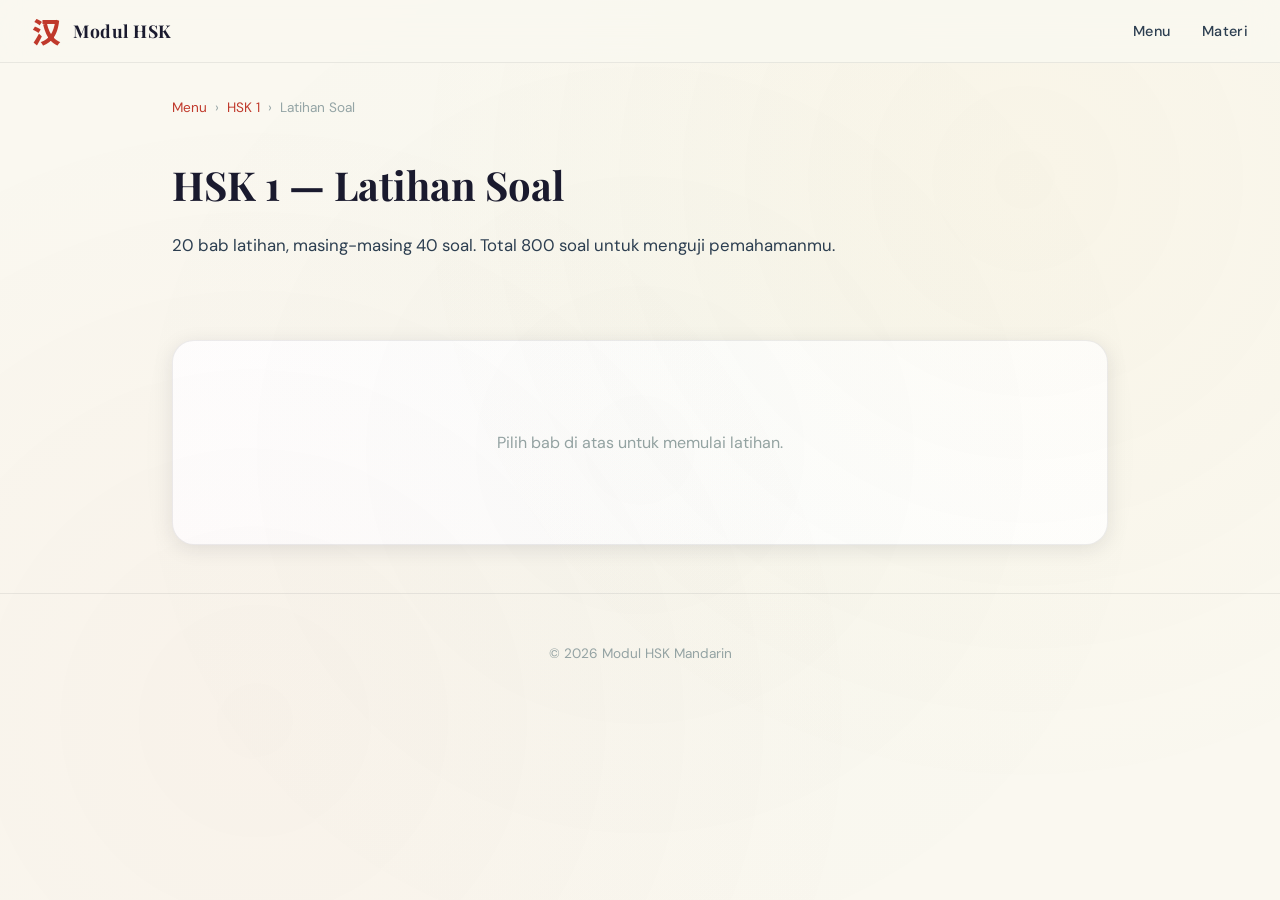
==== hsk1-soal.html @ 65810233 "Add files via upload" ====
<!DOCTYPE html>
<html lang="id">
<head>
  <meta charset="UTF-8">
  <meta name="viewport" content="width=device-width, initial-scale=1.0">
  <title>HSK 1 Latihan Soal — 800 Soal</title>
  <link rel="stylesheet" href="style.css">
</head>
<body>
  <div class="pattern-overlay"></div>

  <nav class="navbar" id="navbar">
    <a href="index.html" class="nav-brand">
      <div class="hanzi-logo">汉</div>
      <span>Modul HSK</span>
    </a>
    <ul class="nav-links">
      <li><a href="menu.html">Menu</a></li>
      <li><a href="hsk1-materi.html">Materi</a></li>
    </ul>
  </nav>

  <div class="soal-page">
    <div class="breadcrumb">
      <a href="menu.html">Menu</a> <span>›</span> <a href="hsk1-materi.html">HSK 1</a> <span>›</span> <span>Latihan Soal</span>
    </div>

    <div class="materi-header fade-in">
      <h1>HSK 1 — Latihan Soal</h1>
      <p class="desc">20 bab latihan, masing-masing 40 soal. Total 800 soal untuk menguji pemahamanmu.</p>
    </div>

    <!-- Bab Selector -->
    <div class="bab-selector" id="bab-selector"></div>

    <!-- Soal Area -->
    <div class="soal-container" id="soal-container">
      <p style="text-align:center; color: var(--soft-gray); padding: 3rem;">Pilih bab di atas untuk memulai latihan.</p>
    </div>
  </div>

  <footer class="footer">
    <p>&copy; 2026 Modul HSK Mandarin</p>
  </footer>

<script>
// Auth check
if (sessionStorage.getItem('hsk_auth') !== 'true') {
  window.location.href = 'menu.html';
}

// ═══════════════════════════════════════════════════════════
// SOAL DATABASE — 20 BAB × 40 SOAL = 800 SOAL
// Bagian A: 15 soal baca kalimat, pilih arti (no 1-15)
// Bagian B: 15 soal membaca paragraf + PG (no 16-30)
// Bagian C: 10 soal susun kalimat (no 31-40)
// ═══════════════════════════════════════════════════════════

const allBabs = [
// ====== BAB 1 ======
{
  title: "Bab 1 — Salam & Perkenalan",
  bagianA: [
    {q:"你好，我叫小明。",ask:"Apa arti kalimat di atas?",opts:["Halo, nama saya Xiao Ming.","Selamat pagi, saya guru.","Sampai jumpa, Xiao Ming.","Apa kabar, nama dia Xiao Ming."],ans:0},
    {q:"你叫什么名字？",ask:"Arti kalimat ini adalah…",opts:["Kamu tinggal di mana?","Kamu siapa?","Kamu namanya siapa?","Kamu mau ke mana?"],ans:2},
    {q:"我是学生。",ask:"Apa arti kalimat di atas?",opts:["Saya adalah guru.","Saya adalah murid.","Saya adalah dokter.","Saya suka belajar."],ans:1},
    {q:"很高兴认识你。",ask:"Kalimat ini berarti…",opts:["Saya sangat senang.","Terima kasih banyak.","Senang berkenalan denganmu.","Kamu sangat cantik."],ans:2},
    {q:"她是我的朋友。",ask:"Apa arti kalimat ini?",opts:["Dia adalah guru saya.","Dia adalah teman saya.","Dia adalah ibu saya.","Dia adalah murid saya."],ans:1},
    {q:"你好吗？",ask:"Pertanyaan ini menanyakan…",opts:["Siapa namamu?","Apa kabar?","Mau ke mana?","Kamu lapar?"],ans:1},
    {q:"我不是老师。",ask:"Arti kalimat ini…",opts:["Saya adalah guru.","Saya bukan guru.","Saya ingin jadi guru.","Guru saya tidak ada."],ans:1},
    {q:"他叫什么？",ask:"Pertanyaan ini berarti…",opts:["Dia mau apa?","Dia dari mana?","Dia namanya apa?","Dia berapa tahun?"],ans:2},
    {q:"谢谢你。",ask:"Kalimat ini berarti…",opts:["Maaf ya.","Tolong bantu saya.","Terima kasih.","Sama-sama."],ans:2},
    {q:"不客气。",ask:"Arti dari kalimat ini…",opts:["Tidak sopan.","Sama-sama.","Tidak mau.","Maafkan saya."],ans:1},
    {q:"对不起，我迟到了。",ask:"Kalimat ini mengatakan…",opts:["Maaf, saya terlambat.","Terima kasih, saya datang.","Tolong, saya sakit.","Permisi, saya pergi dulu."],ans:0},
    {q:"没关系。",ask:"Arti kalimat ini…",opts:["Tidak bisa.","Tidak apa-apa.","Tidak mau.","Tidak ada."],ans:1},
    {q:"再见！",ask:"Kalimat ini diucapkan saat…",opts:["Bertemu pertama kali.","Berterima kasih.","Berpisah/pamitan.","Minta maaf."],ans:2},
    {q:"你是哪国人？",ask:"Pertanyaan ini menanyakan…",opts:["Kamu tinggal di mana?","Kamu dari negara mana?","Kamu berapa tahun?","Kamu bekerja di mana?"],ans:1},
    {q:"我是中国人。",ask:"Arti kalimat ini…",opts:["Saya suka Tiongkok.","Saya pergi ke Tiongkok.","Saya adalah orang Tiongkok.","Saya belajar Bahasa Mandarin."],ans:2},
  ],
  bagianB: [
    {paragraph:"小明今天第一天去学校。他很高兴。老师说："你好，你叫什么名字？"小明说："老师好，我叫小明。"老师说："很高兴认识你。"",
     questions:[
       {q:"小明今天去哪里？",opts:["去医院","去商店","去学校","去饭店"],ans:2},
       {q:"小明的心情怎么样？",opts:["很难过","很高兴","很生气","很害怕"],ans:1},
       {q:"谁问小明叫什么名字？",opts:["妈妈","爸爸","同学","老师"],ans:3},
     ]},
    {paragraph:"我有一个好朋友，她叫小红。小红是学生，她很漂亮。我们在一个学校。我很高兴认识她。",
     questions:[
       {q:"我的朋友叫什么？",opts:["小明","小红","小花","小美"],ans:1},
       {q:"小红是做什么的？",opts:["老师","医生","学生","厨师"],ans:2},
       {q:"他们在哪里？",opts:["一个医院","一个学校","一个商店","一个饭店"],ans:1},
     ]},
    {paragraph:"张先生是老师。他在北京的学校工作。他有很多学生。学生们都很喜欢他。每天早上，学生们都说："张老师好！"",
     questions:[
       {q:"张先生的工作是什么？",opts:["医生","老师","商人","司机"],ans:1},
       {q:"张先生在哪个城市工作？",opts:["上海","广州","北京","深圳"],ans:2},
       {q:"学生们对张先生的态度怎么样？",opts:["不喜欢他","害怕他","很喜欢他","不认识他"],ans:2},
     ]},
    {paragraph:"李小姐来自中国。她现在住在北京。她是一个医生。她在医院工作。她很忙，但是她很高兴。",
     questions:[
       {q:"李小姐从哪里来？",opts:["日本","韩国","中国","美国"],ans:2},
       {q:"李小姐的职业是什么？",opts:["老师","学生","医生","商人"],ans:2},
       {q:"李小姐现在忙不忙？",opts:["很忙","不忙","不知道","一般"],ans:0},
     ]},
    {paragraph:"小华和小美是同学。他们在一个学校学习。小华喜欢看书，小美喜欢写字。他们都是好学生。老师很喜欢他们。",
     questions:[
       {q:"小华和小美是什么关系？",opts:["朋友","同学","姐妹","不认识"],ans:1},
       {q:"小华喜欢做什么？",opts:["写字","看书","唱歌","画画"],ans:1},
       {q:"老师觉得他们怎么样？",opts:["不好","一般","很喜欢他们","不认识他们"],ans:2},
     ]},
  ],
  bagianC: [
    {words:["我","叫","小明"],ans:"我叫小明。"},
    {words:["你","吗","好"],ans:"你好吗？"},
    {words:["是","他","学生"],ans:"他是学生。"},
    {words:["认识","高兴","你","很"],ans:"很高兴认识你。"},
    {words:["的","她","朋友","是","我"],ans:"她是我的朋友。"},
    {words:["是","老师","我","不"],ans:"我不是老师。"},
    {words:["名字","什么","你","叫"],ans:"你叫什么名字？"},
    {words:["中国人","我","是"],ans:"我是中国人。"},
    {words:["谢谢","你"],ans:"谢谢你。"},
    {words:["对不起","了","迟到","我"],ans:"对不起，我迟到了。"},
  ]
},
// ====== BAB 2 ======
{
  title: "Bab 2 — Keluarga",
  bagianA: [
    {q:"我家有四口人。",ask:"Keluarga \"saya\" terdiri dari berapa orang?",opts:["3 orang","4 orang","5 orang","6 orang"],ans:1},
    {q:"我爸爸是医生。",ask:"Ayah \"saya\" bekerja sebagai…",opts:["Guru","Dokter","Pedagang","Petani"],ans:1},
    {q:"我妈妈很漂亮。",ask:"Kalimat ini mengatakan ibu \"saya\"…",opts:["Sangat sibuk","Sangat cantik","Sangat tinggi","Sangat tua"],ans:1},
    {q:"我有一个哥哥。",ask:"\"Saya\" punya seorang…",opts:["Adik laki-laki","Kakak perempuan","Kakak laki-laki","Adik perempuan"],ans:2},
    {q:"她的女儿三岁了。",ask:"Anak perempuannya berusia…",opts:["2 tahun","3 tahun","4 tahun","5 tahun"],ans:1},
    {q:"我们都是一家人。",ask:"Arti kalimat ini…",opts:["Kami semua adalah satu keluarga.","Kami semua adalah teman.","Kami semua pergi.","Kami semua senang."],ans:0},
    {q:"他的儿子很高。",ask:"Anak laki-lakinya…",opts:["Sangat pendek","Sangat tinggi","Sangat kecil","Sangat gemuk"],ans:1},
    {q:"我爱我的家人。",ask:"Kalimat ini berarti…",opts:["Saya mencintai keluarga saya.","Saya merindukan teman saya.","Saya suka rumah saya.","Saya ingin pulang."],ans:0},
    {q:"妈妈在做饭。",ask:"Ibu sedang…",opts:["Belajar","Tidur","Memasak","Bekerja"],ans:2},
    {q:"爸爸在工作。",ask:"Ayah sedang…",opts:["Memasak","Bekerja","Tidur","Bermain"],ans:1},
    {q:"我的姐姐是老师。",ask:"Kakak perempuan \"saya\" adalah…",opts:["Dokter","Murid","Guru","Perawat"],ans:2},
    {q:"他没有弟弟。",ask:"Dia…",opts:["Punya adik laki-laki","Tidak punya adik laki-laki","Punya kakak","Tidak punya teman"],ans:1},
    {q:"她的妈妈很忙。",ask:"Ibu dia…",opts:["Sangat cantik","Sangat sibuk","Sangat senang","Sangat tua"],ans:1},
    {q:"你有几个孩子？",ask:"Pertanyaan ini menanyakan…",opts:["Berapa umurmu?","Berapa anakmu?","Siapa namamu?","Di mana rumahmu?"],ans:1},
    {q:"我的家在北京。",ask:"Rumah \"saya\" di…",opts:["Shanghai","Guangzhou","Beijing","Nanjing"],ans:2},
  ],
  bagianB: [
    {paragraph:"我家有五口人：爸爸、妈妈、哥哥、姐姐和我。爸爸是医生，妈妈是老师。哥哥在大学学习，姐姐在工作。我是学生。我们都很高兴。",
     questions:[
       {q:"家里一共有几口人？",opts:["3口","4口","5口","6口"],ans:2},
       {q:"妈妈的工作是什么？",opts:["医生","老师","学生","商人"],ans:1},
       {q:"哥哥在做什么？",opts:["工作","学习","做饭","睡觉"],ans:1},
     ]},
    {paragraph:"王先生有两个孩子。儿子叫王小明，今年十岁。女儿叫王小花，今年六岁。王先生的妻子是老师。他们住在上海。",
     questions:[
       {q:"王先生有几个孩子？",opts:["1个","2个","3个","4个"],ans:1},
       {q:"王小明今年多大？",opts:["6岁","8岁","10岁","12岁"],ans:2},
       {q:"他们住在哪里？",opts:["北京","上海","广州","深圳"],ans:1},
     ]},
    {paragraph:"小红很爱她的家人。每天早上，妈妈做饭。爸爸送小红去学校。下午，奶奶去学校接小红。晚上，他们一起吃饭。",
     questions:[
       {q:"谁送小红去学校？",opts:["妈妈","奶奶","爸爸","姐姐"],ans:2},
       {q:"谁去学校接小红？",opts:["妈妈","爸爸","奶奶","同学"],ans:2},
       {q:"他们晚上做什么？",opts:["看电视","一起吃饭","出去玩","睡觉"],ans:1},
     ]},
    {paragraph:"李明的哥哥在北京工作。他是一个医生。他很忙，每天工作很多小时。但是他很喜欢他的工作。星期天他回家看爸爸妈妈。",
     questions:[
       {q:"李明的哥哥在哪里工作？",opts:["上海","北京","广州","深圳"],ans:1},
       {q:"哥哥是做什么的？",opts:["老师","商人","医生","学生"],ans:2},
       {q:"哥哥星期天做什么？",opts:["工作","休息","回家看父母","去旅行"],ans:2},
     ]},
    {paragraph:"小美今年八岁了。她有一个弟弟，弟弟五岁。妈妈说小美是好姐姐，因为她每天帮弟弟写作业。爸爸也很高兴。",
     questions:[
       {q:"小美今年几岁？",opts:["5岁","6岁","7岁","8岁"],ans:3},
       {q:"小美的弟弟多大？",opts:["3岁","4岁","5岁","6岁"],ans:2},
       {q:"小美每天帮弟弟做什么？",opts:["做饭","写作业","洗衣服","打扫"],ans:1},
     ]},
  ],
  bagianC: [
    {words:["四口人","家","有","我"],ans:"我家有四口人。"},
    {words:["爸爸","医生","是","我的"],ans:"我的爸爸是医生。"},
    {words:["一个","有","我","哥哥"],ans:"我有一个哥哥。"},
    {words:["妈妈","做饭","在"],ans:"妈妈在做饭。"},
    {words:["爱","家人","的","我","我"],ans:"我爱我的家人。"},
    {words:["孩子","你","几个","有"],ans:"你有几个孩子？"},
    {words:["很","漂亮","妈妈","我的"],ans:"我的妈妈很漂亮。"},
    {words:["工作","在","爸爸"],ans:"爸爸在工作。"},
    {words:["高兴","很","我们","都"],ans:"我们都很高兴。"},
    {words:["女儿","三岁","他的","了"],ans:"他的女儿三岁了。"},
  ]
},
// ====== BAB 3 ======
{
  title: "Bab 3 — Angka & Waktu",
  bagianA: [
    {q:"现在几点？",ask:"Pertanyaan ini menanyakan…",opts:["Hari apa?","Jam berapa sekarang?","Tanggal berapa?","Kapan pergi?"],ans:1},
    {q:"现在三点半。",ask:"Sekarang jam…",opts:["3:00","3:15","3:30","3:45"],ans:2},
    {q:"今天星期一。",ask:"Hari ini adalah hari…",opts:["Minggu","Senin","Selasa","Rabu"],ans:1},
    {q:"我八点上课。",ask:"\"Saya\" masuk kelas jam…",opts:["7","8","9","10"],ans:1},
    {q:"他十二点吃饭。",ask:"Dia makan jam…",opts:["11","12","1","2"],ans:1},
    {q:"今天几月几号？",ask:"Pertanyaan ini menanyakan…",opts:["Hari apa?","Jam berapa?","Tanggal berapa?","Tahun berapa?"],ans:2},
    {q:"明天是星期六。",ask:"Besok adalah hari…",opts:["Jumat","Sabtu","Minggu","Senin"],ans:1},
    {q:"我每天六点起床。",ask:"\"Saya\" bangun jam…",opts:["5","6","7","8"],ans:1},
    {q:"请等我十分钟。",ask:"Tolong tunggu saya…",opts:["5 menit","10 menit","15 menit","20 menit"],ans:1},
    {q:"今年是二零二六年。",ask:"Tahun ini adalah tahun…",opts:["2024","2025","2026","2027"],ans:2},
    {q:"我下午两点有课。",ask:"\"Saya\" ada kelas jam berapa?",opts:["1 siang","2 siang","3 siang","4 siang"],ans:1},
    {q:"昨天我去了商店。",ask:"\"Saya\" pergi ke toko…",opts:["Hari ini","Kemarin","Besok","Minggu lalu"],ans:1},
    {q:"一个星期有七天。",ask:"Satu minggu ada…",opts:["5 hari","6 hari","7 hari","10 hari"],ans:2},
    {q:"他下午五点回家。",ask:"Dia pulang jam…",opts:["4 sore","5 sore","6 sore","7 sore"],ans:1},
    {q:"这本书一百块。",ask:"Buku ini harganya…",opts:["10 yuan","50 yuan","100 yuan","200 yuan"],ans:2},
  ],
  bagianB: [
    {paragraph:"小明每天很忙。他早上七点起床。八点去学校上课。中午十二点在学校吃饭。下午三点下课。他五点回家。晚上十点睡觉。",
     questions:[
       {q:"小明几点起床？",opts:["6点","7点","8点","9点"],ans:1},
       {q:"小明几点下课？",opts:["2点","3点","4点","5点"],ans:1},
       {q:"小明几点睡觉？",opts:["9点","10点","11点","12点"],ans:1},
     ]},
    {paragraph:"今天是星期三，九月十五号。明天小红的妈妈生日。小红想买一个蛋糕。蛋糕五十块钱。小红有一百块钱，够了。",
     questions:[
       {q:"今天星期几？",opts:["星期二","星期三","星期四","星期五"],ans:1},
       {q:"妈妈的生日是几号？",opts:["14号","15号","16号","17号"],ans:2},
       {q:"蛋糕多少钱？",opts:["30块","50块","80块","100块"],ans:1},
     ]},
    {paragraph:"王老师每天早上六点半起床。七点吃早饭。他七点半去学校。上午他有四节课。下午两点到五点他在办公室。六点他回家。",
     questions:[
       {q:"王老师几点起床？",opts:["6:00","6:30","7:00","7:30"],ans:1},
       {q:"上午他有几节课？",opts:["2节","3节","4节","5节"],ans:2},
       {q:"他几点回家？",opts:["5点","6点","7点","8点"],ans:1},
     ]},
    {paragraph:"小花的一天：早上八点上课，十二点吃午饭，下午两点继续上课，四点下课。她五点去图书馆看书。七点回家吃晚饭。九点开始写作业。",
     questions:[
       {q:"小花几点吃午饭？",opts:["11点","12点","1点","2点"],ans:1},
       {q:"她五点做什么？",opts:["回家","上课","去图书馆","吃饭"],ans:2},
       {q:"她几点写作业？",opts:["8点","9点","10点","7点"],ans:1},
     ]},
    {paragraph:"今天是二零二六年三月一号，星期天。李先生一家去公园。他们早上九点出发。在公园玩了三个小时。中午十二点去饭店吃饭。下午两点回家。",
     questions:[
       {q:"今天星期几？",opts:["星期六","星期天","星期一","星期五"],ans:1},
       {q:"他们在公园待了多长时间？",opts:["1小时","2小时","3小时","4小时"],ans:2},
       {q:"他们几点回家？",opts:["1点","2点","3点","4点"],ans:1},
     ]},
  ],
  bagianC: [
    {words:["几点","现在"],ans:"现在几点？"},
    {words:["星期一","今天"],ans:"今天星期一。"},
    {words:["八点","上课","我"],ans:"我八点上课。"},
    {words:["起床","六点","每天","我"],ans:"我每天六点起床。"},
    {words:["十分钟","等","请","我"],ans:"请等我十分钟。"},
    {words:["回家","五点","他","下午"],ans:"他下午五点回家。"},
    {words:["明天","星期六","是"],ans:"明天是星期六。"},
    {words:["一百块","书","这本"],ans:"这本书一百块。"},
    {words:["吃饭","十二点","中午","我们"],ans:"我们中午十二点吃饭。"},
    {words:["有","七天","一个","星期"],ans:"一个星期有七天。"},
  ]
},
// ====== BAB 4 ======
{
  title: "Bab 4 — Makanan & Minuman",
  bagianA: [
    {q:"你想吃什么？",ask:"Pertanyaan ini menanyakan…",opts:["Kamu mau minum apa?","Kamu mau makan apa?","Kamu suka apa?","Kamu bisa apa?"],ans:1},
    {q:"我想喝水。",ask:"\"Saya\" ingin…",opts:["Makan nasi","Minum air","Makan buah","Minum teh"],ans:1},
    {q:"这个菜很好吃。",ask:"Masakan ini…",opts:["Sangat mahal","Sangat enak","Sangat pedas","Sangat banyak"],ans:1},
    {q:"请给我一杯茶。",ask:"Tolong berikan saya…",opts:["Segelas air","Secangkir teh","Seporsi nasi","Sebuah apel"],ans:1},
    {q:"你喜欢吃水果吗？",ask:"Pertanyaan ini menanyakan apakah kamu suka…",opts:["Makan sayur","Minum jus","Makan buah","Makan nasi"],ans:2},
    {q:"我不喜欢喝咖啡。",ask:"\"Saya\" tidak suka…",opts:["Minum teh","Minum susu","Minum kopi","Makan roti"],ans:2},
    {q:"米饭和菜都很好吃。",ask:"Nasi dan masakan…",opts:["Tidak enak","Sangat enak","Sangat mahal","Sangat banyak"],ans:1},
    {q:"我买了三个苹果。",ask:"\"Saya\" membeli…",opts:["2 apel","3 apel","4 apel","5 apel"],ans:1},
    {q:"你想喝茶还是水？",ask:"Pertanyaan ini menanyakan pilihan antara…",opts:["Kopi atau jus","Teh atau air","Susu atau kopi","Air atau jus"],ans:1},
    {q:"我们去饭店吃饭吧。",ask:"Ayo kita pergi ke…",opts:["Sekolah","Toko","Restoran","Rumah sakit"],ans:2},
    {q:"这个太贵了。",ask:"Ini…",opts:["Terlalu murah","Terlalu mahal","Terlalu besar","Terlalu kecil"],ans:1},
    {q:"他每天喝很多水。",ask:"Dia setiap hari minum banyak…",opts:["Teh","Kopi","Air","Susu"],ans:2},
    {q:"我中午吃了米饭。",ask:"Siang hari \"saya\" makan…",opts:["Roti","Mie","Nasi","Buah"],ans:2},
    {q:"你的杯子在桌子上。",ask:"Gelasmu ada di…",opts:["Di dalam tas","Di atas meja","Di bawah kursi","Di dalam lemari"],ans:1},
    {q:"苹果和水果都很好。",ask:"Apel dan buah-buahan semuanya…",opts:["Sangat mahal","Sangat bagus","Sangat besar","Sangat buruk"],ans:1},
  ],
  bagianB: [
    {paragraph:"今天中午我和朋友去饭店吃饭。我点了一碗米饭和一个菜。朋友点了面条。我们还喝了两杯茶。一共花了五十块钱。",
     questions:[
       {q:"他们中午去哪里？",opts:["学校","医院","饭店","商店"],ans:2},
       {q:"朋友点了什么？",opts:["米饭","面条","苹果","水果"],ans:1},
       {q:"他们一共花了多少钱？",opts:["30块","40块","50块","60块"],ans:2},
     ]},
    {paragraph:"小明很喜欢吃水果。他每天吃一个苹果。他也喜欢喝水。他不喜欢喝咖啡，觉得太苦了。妈妈说多吃水果很好。",
     questions:[
       {q:"小明每天吃什么水果？",opts:["香蕉","苹果","橙子","西瓜"],ans:1},
       {q:"小明为什么不喝咖啡？",opts:["太贵","太苦","太甜","没有"],ans:1},
       {q:"妈妈怎么说的？",opts:["少喝水","多吃水果","少吃饭","多睡觉"],ans:1},
     ]},
    {paragraph:"这个饭店的菜很好吃。很多人来这里吃饭。米饭十块一碗，菜二十块一个。茶五块一杯。服务也很好。",
     questions:[
       {q:"这个饭店的菜怎么样？",opts:["不好吃","很好吃","太贵","太少"],ans:1},
       {q:"米饭多少钱一碗？",opts:["5块","10块","15块","20块"],ans:1},
       {q:"茶多少钱？",opts:["3块","5块","8块","10块"],ans:1},
     ]},
    {paragraph:"妈妈每天早上做早饭。今天她做了米饭和两个菜。爸爸说很好吃。小明喝了一杯水。妈妈说今天下午要去商店买水果。",
     questions:[
       {q:"谁做的早饭？",opts:["爸爸","小明","妈妈","姐姐"],ans:2},
       {q:"爸爸觉得早饭怎么样？",opts:["不好吃","一般","很好吃","太少"],ans:2},
       {q:"妈妈下午要去做什么？",opts:["上班","买水果","做饭","睡觉"],ans:1},
     ]},
    {paragraph:"王先生请朋友吃饭。他们去了一个很大的饭店。王先生点了很多菜。他们吃了两个小时。大家都说今天的饭很好吃。王先生很高兴。",
     questions:[
       {q:"王先生请谁吃饭？",opts:["家人","同学","朋友","老师"],ans:2},
       {q:"他们吃了多长时间？",opts:["1小时","2小时","3小时","半小时"],ans:1},
       {q:"大家觉得饭怎么样？",opts:["不好吃","一般","很好吃","太贵了"],ans:2},
     ]},
  ],
  bagianC: [
    {words:["什么","想","你","吃"],ans:"你想吃什么？"},
    {words:["喝","想","水","我"],ans:"我想喝水。"},
    {words:["好吃","菜","很","这个"],ans:"这个菜很好吃。"},
    {words:["给","请","一杯","茶","我"],ans:"请给我一杯茶。"},
    {words:["不","喜欢","喝","我","咖啡"],ans:"我不喜欢喝咖啡。"},
    {words:["苹果","买了","三个","我"],ans:"我买了三个苹果。"},
    {words:["吧","去","我们","饭店","吃饭"],ans:"我们去饭店吃饭吧。"},
    {words:["太","了","贵","这个"],ans:"这个太贵了。"},
    {words:["水果","吃","喜欢","我"],ans:"我喜欢吃水果。"},
    {words:["米饭","了","吃","我","中午"],ans:"我中午吃了米饭。"},
  ]
},
// ====== BAB 5 ======
{
  title: "Bab 5 — Sekolah & Belajar",
  bagianA: [
    {q:"我在学校学习。",ask:"\"Saya\" belajar di…",opts:["Rumah","Sekolah","Toko","Kantor"],ans:1},
    {q:"你会说中文吗？",ask:"Pertanyaan ini menanyakan apakah kamu bisa…",opts:["Menulis bahasa Mandarin","Berbicara bahasa Mandarin","Membaca bahasa Mandarin","Mendengar bahasa Mandarin"],ans:1},
    {q:"老师在教我们汉语。",ask:"Guru sedang mengajarkan kami…",opts:["Matematika","Bahasa Inggris","Bahasa Mandarin","Sejarah"],ans:2},
    {q:"这个字怎么写？",ask:"Pertanyaan ini menanyakan cara…",opts:["Membaca karakter","Menulis karakter","Mengucapkan karakter","Menghitung karakter"],ans:1},
    {q:"请读这个字。",ask:"Tolong…karakter ini.",opts:["Tulis","Baca","Hapus","Lihat"],ans:1},
    {q:"我在写汉字。",ask:"\"Saya\" sedang…",opts:["Membaca buku","Menulis karakter Mandarin","Mendengarkan guru","Berbicara Mandarin"],ans:1},
    {q:"今天有很多作业。",ask:"Hari ini ada banyak…",opts:["Ujian","PR / tugas","Kelas","Guru"],ans:1},
    {q:"他的书在桌子上。",ask:"Bukunya ada di…",opts:["Dalam tas","Di atas meja","Di bawah kursi","Di dalam lemari"],ans:1},
    {q:"我们下午三点下课。",ask:"Kami selesai kelas jam…",opts:["2 sore","3 sore","4 sore","5 sore"],ans:1},
    {q:"你有几本书？",ask:"Kamu punya berapa…",opts:["Pensil","Tas","Buku","Meja"],ans:2},
    {q:"我喜欢学习中文。",ask:"\"Saya\" suka belajar…",opts:["Bahasa Inggris","Bahasa Mandarin","Matematika","Musik"],ans:1},
    {q:"同学们都在教室里。",ask:"Teman-teman sekelas semua ada di…",opts:["Kantin","Ruang kelas","Perpustakaan","Lapangan"],ans:1},
    {q:"他是一个好学生。",ask:"Dia adalah seorang…",opts:["Murid yang baik","Guru yang baik","Dokter yang baik","Teman yang baik"],ans:0},
    {q:"我用电脑写作业。",ask:"\"Saya\" menggunakan…untuk menulis PR.",opts:["Buku","Telepon","Komputer","Pensil"],ans:2},
    {q:"老师说请打开书。",ask:"Guru bilang tolong…buku.",opts:["Tutup","Buka","Ambil","Beli"],ans:1},
  ],
  bagianB: [
    {paragraph:"小花每天早上八点去学校。她学习汉语和数学。她最喜欢汉语课。老师教她读和写汉字。下午四点她回家。晚上她写作业。",
     questions:[
       {q:"小花最喜欢什么课？",opts:["数学","英语","汉语","音乐"],ans:2},
       {q:"老师教她什么？",opts:["唱歌","读和写汉字","画画","跳舞"],ans:1},
       {q:"她什么时候写作业？",opts:["早上","中午","下午","晚上"],ans:3},
     ]},
    {paragraph:"我们班有二十个学生。十二个男生，八个女生。我们的老师是王老师。她很好，每天教我们很多东西。大家都喜欢她。",
     questions:[
       {q:"班上有多少学生？",opts:["15个","18个","20个","25个"],ans:2},
       {q:"有几个女生？",opts:["6个","8个","10个","12个"],ans:1},
       {q:"老师姓什么？",opts:["李","张","王","赵"],ans:2},
     ]},
    {paragraph:"小明的书桌上有很多东西：三本书、两支笔、一个杯子。他的书包在椅子上。小明每天用电脑写作业。他的电脑是新的。",
     questions:[
       {q:"桌子上有几本书？",opts:["2本","3本","4本","5本"],ans:1},
       {q:"书包在哪里？",opts:["桌子上","椅子上","地上","书柜里"],ans:1},
       {q:"小明用什么写作业？",opts:["笔","手机","电脑","纸"],ans:2},
     ]},
    {paragraph:"今天是新学期的第一天。很多新同学来了。老师让大家自我介绍。每个人都说了自己的名字和爱好。小红说她喜欢看书。小明说他喜欢打球。",
     questions:[
       {q:"今天是什么特别的日子？",opts:["放假第一天","新学期第一天","考试的日子","毕业典礼"],ans:1},
       {q:"老师让大家做什么？",opts:["写作业","自我介绍","看书","考试"],ans:1},
       {q:"小明的爱好是什么？",opts:["看书","唱歌","打球","画画"],ans:2},
     ]},
    {paragraph:"学校的图书馆很大。里面有很多书。学生们可以在那里看书和学习。图书馆每天早上八点开门，下午六点关门。小花每天都去图书馆。",
     questions:[
       {q:"图书馆怎么样？",opts:["很小","很大","很旧","很远"],ans:1},
       {q:"图书馆几点关门？",opts:["5点","6点","7点","8点"],ans:1},
       {q:"小花多久去一次图书馆？",opts:["每周","每月","每天","偶尔"],ans:2},
     ]},
  ],
  bagianC: [
    {words:["学习","在","学校","我"],ans:"我在学校学习。"},
    {words:["说","你","吗","会","中文"],ans:"你会说中文吗？"},
    {words:["怎么","字","写","这个"],ans:"这个字怎么写？"},
    {words:["很多","今天","作业","有"],ans:"今天有很多作业。"},
    {words:["书","有","你","几本"],ans:"你有几本书？"},
    {words:["学习","喜欢","我","中文"],ans:"我喜欢学习中文。"},
    {words:["下课","三点","我们","下午"],ans:"我们下午三点下课。"},
    {words:["电脑","写","用","我","作业"],ans:"我用电脑写作业。"},
    {words:["好","是","一个","他","学生"],ans:"他是一个好学生。"},
    {words:["在","上","桌子","他的","书"],ans:"他的书在桌子上。"},
  ]
},
];

// Generate Babs 6-20 programmatically with varied content
const extraBabsData = [
// BAB 6
{title:"Bab 6 — Tempat & Lokasi", bagianATopics:[
  {q:"你住在哪里？",ask:"Pertanyaan ini menanyakan…",opts:["Kamu bekerja di mana?","Kamu tinggal di mana?","Kamu pergi ke mana?","Kamu dari mana?"],ans:1},
  {q:"我住在北京。",ask:"\"Saya\" tinggal di…",opts:["Shanghai","Guangzhou","Beijing","Nanjing"],ans:2},
  {q:"学校在前面。",ask:"Sekolah ada di…",opts:["Belakang","Samping","Depan","Atas"],ans:2},
  {q:"猫在桌子下面。",ask:"Kucing ada di…meja.",opts:["Atas","Bawah","Samping","Dalam"],ans:1},
  {q:"医院在学校后面。",ask:"Rumah sakit ada di…sekolah.",opts:["Depan","Samping","Belakang","Dalam"],ans:2},
  {q:"他在家里。",ask:"Dia ada di…",opts:["Sekolah","Kantor","Rumah","Toko"],ans:2},
  {q:"商店在哪里？",ask:"Pertanyaan ini menanyakan lokasi…",opts:["Sekolah","Rumah sakit","Toko","Restoran"],ans:2},
  {q:"我想去中国。",ask:"\"Saya\" ingin pergi ke…",opts:["Jepang","Korea","Tiongkok","Amerika"],ans:2},
  {q:"火车站很远。",ask:"Stasiun kereta…",opts:["Sangat dekat","Sangat jauh","Sangat besar","Sangat kecil"],ans:1},
  {q:"饭店在学校前面。",ask:"Restoran ada di…sekolah.",opts:["Belakang","Dalam","Depan","Atas"],ans:2},
  {q:"书在书包里面。",ask:"Buku ada di…tas.",opts:["Atas","Bawah","Samping","Dalam"],ans:3},
  {q:"请进来。",ask:"Silakan…",opts:["Keluar","Masuk","Duduk","Berdiri"],ans:1},
  {q:"他去学校了。",ask:"Dia sudah pergi ke…",opts:["Rumah","Toko","Sekolah","Restoran"],ans:2},
  {q:"我们坐出租车去吧。",ask:"Ayo kita pergi naik…",opts:["Bus","Kereta","Taksi","Pesawat"],ans:2},
  {q:"我坐飞机去北京。",ask:"\"Saya\" naik…ke Beijing.",opts:["Kereta","Bus","Kapal","Pesawat"],ans:3},
]},
// BAB 7
{title:"Bab 7 — Cuaca & Alam", bagianATopics:[
  {q:"今天天气怎么样？",ask:"Pertanyaan ini menanyakan…",opts:["Hari apa?","Cuaca bagaimana?","Jam berapa?","Siapa itu?"],ans:1},
  {q:"今天天气很好。",ask:"Cuaca hari ini…",opts:["Sangat buruk","Sangat bagus","Sangat panas","Sangat dingin"],ans:1},
  {q:"今天很冷。",ask:"Hari ini…",opts:["Sangat panas","Sangat dingin","Sangat cerah","Sangat gelap"],ans:1},
  {q:"北京的夏天很热。",ask:"Musim panas di Beijing…",opts:["Sangat dingin","Sangat panas","Sangat sejuk","Sangat basah"],ans:1},
  {q:"今天下雨了。",ask:"Hari ini…",opts:["Cerah","Mendung","Hujan","Bersalju"],ans:2},
  {q:"明天天气好吗？",ask:"Pertanyaan tentang cuaca…",opts:["Hari ini","Kemarin","Besok","Minggu depan"],ans:2},
  {q:"外面很热，我想喝水。",ask:"Di luar sangat panas, saya ingin…",opts:["Makan","Tidur","Minum air","Pergi"],ans:2},
  {q:"冬天北京很冷。",ask:"Musim dingin di Beijing…",opts:["Sangat panas","Sangat dingin","Sangat bagus","Sangat cerah"],ans:1},
  {q:"你喜欢什么天气？",ask:"Pertanyaan ini menanyakan…",opts:["Suka cuaca apa?","Suka makanan apa?","Suka warna apa?","Suka film apa?"],ans:0},
  {q:"今天二十度。",ask:"Suhu hari ini…",opts:["10 derajat","15 derajat","20 derajat","25 derajat"],ans:2},
  {q:"下雨了，带伞吧。",ask:"Hujan, bawa…",opts:["Buku","Payung","Topi","Tas"],ans:1},
  {q:"春天花很漂亮。",ask:"Di musim semi, bunga sangat…",opts:["Banyak","Sedikit","Cantik","Besar"],ans:2},
  {q:"他不喜欢冷天气。",ask:"Dia tidak suka cuaca…",opts:["Panas","Dingin","Cerah","Sejuk"],ans:1},
  {q:"今天风很大。",ask:"Hari ini anginnya sangat…",opts:["Kecil","Besar/kencang","Lembut","Hangat"],ans:1},
  {q:"昨天没有下雨。",ask:"Kemarin…",opts:["Hujan","Tidak hujan","Salju","Sangat panas"],ans:1},
]},
// BAB 8
{title:"Bab 8 — Belanja & Harga", bagianATopics:[
  {q:"这个多少钱？",ask:"Pertanyaan ini menanyakan…",opts:["Ini apa?","Ini punya siapa?","Ini berapa harganya?","Ini di mana?"],ans:2},
  {q:"我想买一件衣服。",ask:"\"Saya\" ingin membeli…",opts:["Sepatu","Baju","Celana","Topi"],ans:1},
  {q:"太贵了，便宜一点吧。",ask:"Terlalu mahal, …sedikit.",opts:["Murahkan","Tambah","Kurangi","Besarkan"],ans:0},
  {q:"这件衣服一百块。",ask:"Baju ini harganya…",opts:["50 yuan","80 yuan","100 yuan","120 yuan"],ans:2},
  {q:"你要买什么？",ask:"Kamu mau membeli…",opts:["Apa?","Berapa?","Di mana?","Kapan?"],ans:0},
  {q:"我要两个苹果。",ask:"\"Saya\" mau…apel.",opts:["1","2","3","4"],ans:1},
  {q:"这个东西很好。",ask:"Barang ini sangat…",opts:["Mahal","Murah","Bagus","Jelek"],ans:2},
  {q:"你有零钱吗？",ask:"Kamu punya…?",opts:["Kartu","Uang receh","Buku","Telepon"],ans:1},
  {q:"一共五十块。",ask:"Totalnya…",opts:["30 yuan","40 yuan","50 yuan","60 yuan"],ans:2},
  {q:"我去商店买东西。",ask:"\"Saya\" pergi ke toko membeli…",opts:["Makanan","Buku","Barang","Baju"],ans:2},
  {q:"这个杯子二十块。",ask:"Gelas ini harganya…",opts:["10 yuan","15 yuan","20 yuan","25 yuan"],ans:2},
  {q:"他买了很多水果。",ask:"Dia membeli banyak…",opts:["Sayur","Buah","Daging","Roti"],ans:1},
  {q:"便宜的东西不一定不好。",ask:"Barang murah belum tentu…",opts:["Mahal","Tidak bagus","Besar","Kecil"],ans:1},
  {q:"我没有钱了。",ask:"\"Saya\" sudah tidak punya…",opts:["Waktu","Uang","Teman","Buku"],ans:1},
  {q:"商店里人很多。",ask:"Di dalam toko orangnya…",opts:["Sedikit","Banyak","Tidak ada","Satu"],ans:1},
]},
// BAB 9
{title:"Bab 9 — Hobi & Kegiatan", bagianATopics:[
  {q:"你喜欢做什么？",ask:"Pertanyaan ini menanyakan…",opts:["Kamu siapa?","Kamu suka melakukan apa?","Kamu mau ke mana?","Kamu punya apa?"],ans:1},
  {q:"我喜欢看电影。",ask:"\"Saya\" suka…",opts:["Membaca buku","Menonton film","Mendengar musik","Bermain bola"],ans:1},
  {q:"他喜欢看电视。",ask:"Dia suka menonton…",opts:["Film","Pertandingan","Televisi","Video"],ans:2},
  {q:"她喜欢看书。",ask:"Dia suka…",opts:["Menulis surat","Membaca buku","Bermain game","Bernyanyi"],ans:1},
  {q:"我们一起去打球吧。",ask:"Ayo kita pergi…bersama.",opts:["Makan","Bermain bola","Belajar","Belanja"],ans:1},
  {q:"你想去哪里玩？",ask:"Kamu ingin pergi bermain di…",opts:["Mana?","Kapan?","Berapa?","Siapa?"],ans:0},
  {q:"周末我在家看电视。",ask:"Akhir pekan \"saya\" di rumah…",opts:["Belajar","Menonton TV","Memasak","Tidur"],ans:1},
  {q:"我不喜欢下雨天。",ask:"\"Saya\" tidak suka hari…",opts:["Cerah","Panas","Hujan","Dingin"],ans:2},
  {q:"他每天都看书。",ask:"Dia setiap hari…",opts:["Bermain","Membaca buku","Menonton TV","Tidur"],ans:1},
  {q:"你有什么爱好？",ask:"Pertanyaan ini menanyakan…",opts:["Pekerjaan","Hobi","Keluarga","Sekolah"],ans:1},
  {q:"我爱听音乐。",ask:"\"Saya\" suka mendengarkan…",opts:["Radio","Guru","Musik","Teman"],ans:2},
  {q:"她会唱中文歌。",ask:"Dia bisa menyanyikan lagu…",opts:["Bahasa Inggris","Bahasa Mandarin","Bahasa Jepang","Bahasa Korea"],ans:1},
  {q:"我想学做中国菜。",ask:"\"Saya\" ingin belajar membuat masakan…",opts:["Jepang","Korea","Tiongkok","Indonesia"],ans:2},
  {q:"他喜欢和朋友一起玩。",ask:"Dia suka…bersama teman.",opts:["Belajar","Bekerja","Bermain","Tidur"],ans:2},
  {q:"星期天我们去公园。",ask:"Hari Minggu kami pergi ke…",opts:["Sekolah","Taman","Kantor","Toko"],ans:1},
]},
// BAB 10
{title:"Bab 10 — Transportasi", bagianATopics:[
  {q:"你怎么去学校？",ask:"Pertanyaan ini menanyakan…",opts:["Kapan ke sekolah?","Bagaimana ke sekolah?","Dengan siapa ke sekolah?","Kenapa ke sekolah?"],ans:1},
  {q:"我坐公交车去。",ask:"\"Saya\" pergi naik…",opts:["Taksi","Bus","Kereta","Pesawat"],ans:1},
  {q:"他坐飞机去中国。",ask:"Dia naik…ke Tiongkok.",opts:["Kapal","Kereta","Bus","Pesawat"],ans:3},
  {q:"出租车很贵。",ask:"Taksi sangat…",opts:["Murah","Mahal","Cepat","Lambat"],ans:1},
  {q:"火车站在哪里？",ask:"Di mana…?",opts:["Bandara","Pelabuhan","Stasiun kereta","Halte bus"],ans:2},
  {q:"我想坐火车去上海。",ask:"\"Saya\" ingin naik kereta ke…",opts:["Beijing","Guangzhou","Shanghai","Nanjing"],ans:2},
  {q:"你开车去吗？",ask:"Apakah kamu…pergi?",opts:["Jalan kaki","Naik bus","Mengendarai mobil","Naik sepeda"],ans:2},
  {q:"我每天走路去学校。",ask:"\"Saya\" setiap hari…ke sekolah.",opts:["Naik bus","Naik taksi","Jalan kaki","Naik sepeda"],ans:2},
  {q:"请在这里下车。",ask:"Silakan turun dari kendaraan…",opts:["Di sini","Di sana","Di depan","Di belakang"],ans:0},
  {q:"飞机票太贵了。",ask:"Tiket pesawat terlalu…",opts:["Murah","Mahal","Kecil","Besar"],ans:1},
  {q:"我们坐地铁去吧。",ask:"Ayo kita naik…pergi.",opts:["Bus","Kereta bawah tanah","Taksi","Pesawat"],ans:1},
  {q:"他骑自行车上班。",ask:"Dia naik…ke kantor.",opts:["Motor","Mobil","Sepeda","Bus"],ans:2},
  {q:"从这里到学校很近。",ask:"Dari sini ke sekolah sangat…",opts:["Jauh","Dekat","Sulit","Mudah"],ans:1},
  {q:"请问去火车站怎么走？",ask:"Permisi, bagaimana cara pergi ke…?",opts:["Bandara","Stasiun kereta","Toko","Restoran"],ans:1},
  {q:"上车吧，我们走。",ask:"Silakan naik kendaraan, kita…",opts:["Berhenti","Pulang","Berangkat","Duduk"],ans:2},
]},
];

// Generate remaining babs 11-20
const moreBabsData = [
{title:"Bab 11 — Kesehatan & Tubuh",a:[
  {q:"你怎么了？",ask:"Pertanyaan ini menanyakan…",opts:["Kamu mau ke mana?","Kamu kenapa? / Ada apa?","Kamu siapa?","Kamu dari mana?"],ans:1},
  {q:"我不舒服。",ask:"\"Saya\" merasa…",opts:["Senang","Tidak enak badan","Lapar","Lelah"],ans:1},
  {q:"他去医院了。",ask:"Dia sudah pergi ke…",opts:["Sekolah","Kantor","Rumah sakit","Toko"],ans:2},
  {q:"医生说多喝水。",ask:"Dokter bilang banyak minum…",opts:["Teh","Air","Susu","Jus"],ans:1},
  {q:"我今天很累。",ask:"\"Saya\" hari ini sangat…",opts:["Senang","Sibuk","Lelah","Lapar"],ans:2},
  {q:"她头疼。",ask:"Dia…",opts:["Sakit kepala","Sakit perut","Sakit gigi","Sakit kaki"],ans:0},
  {q:"你要多休息。",ask:"Kamu harus banyak…",opts:["Bekerja","Istirahat","Makan","Belajar"],ans:1},
  {q:"他感冒了。",ask:"Dia…",opts:["Demam","Flu","Patah tulang","Alergi"],ans:1},
  {q:"请坐，医生马上来。",ask:"Silakan duduk, dokter segera…",opts:["Pergi","Datang","Tidur","Makan"],ans:1},
  {q:"我想睡觉。",ask:"\"Saya\" ingin…",opts:["Makan","Bermain","Tidur","Belajar"],ans:2},
  {q:"多吃水果对身体好。",ask:"Banyak makan buah baik untuk…",opts:["Pikiran","Tubuh/kesehatan","Mata","Rambut"],ans:1},
  {q:"你好一点了吗？",ask:"Apakah kamu sudah…?",opts:["Lebih baikan","Lebih buruk","Lebih sibuk","Lebih senang"],ans:0},
  {q:"我吃了药。",ask:"\"Saya\" sudah minum…",opts:["Air","Teh","Obat","Susu"],ans:2},
  {q:"他的眼睛很大。",ask:"Matanya sangat…",opts:["Kecil","Besar","Merah","Hitam"],ans:1},
  {q:"请你打开嘴巴。",ask:"Tolong buka…",opts:["Mata","Telinga","Mulut","Tangan"],ans:2},
]},
{title:"Bab 12 — Perasaan & Emosi",a:[
  {q:"我今天很高兴。",ask:"\"Saya\" hari ini sangat…",opts:["Sedih","Marah","Senang","Takut"],ans:2},
  {q:"他很生气。",ask:"Dia sangat…",opts:["Senang","Sedih","Marah","Takut"],ans:2},
  {q:"她哭了。",ask:"Dia…",opts:["Tertawa","Menangis","Tersenyum","Berlari"],ans:1},
  {q:"不要怕。",ask:"Jangan…",opts:["Menangis","Marah","Takut","Sedih"],ans:2},
  {q:"我很想你。",ask:"\"Saya\" sangat…kamu.",opts:["Suka","Rindu","Marah pada","Takut pada"],ans:1},
  {q:"大家都很开心。",ask:"Semua orang sangat…",opts:["Sedih","Marah","Senang","Takut"],ans:2},
  {q:"他笑了。",ask:"Dia…",opts:["Menangis","Tertawa","Marah","Tidur"],ans:1},
  {q:"你为什么不高兴？",ask:"Kenapa kamu…?",opts:["Tidak senang","Tidak datang","Tidak belajar","Tidak makan"],ans:0},
  {q:"我觉得很幸福。",ask:"\"Saya\" merasa sangat…",opts:["Sedih","Bahagia","Lelah","Takut"],ans:1},
  {q:"她很难过。",ask:"Dia sangat…",opts:["Senang","Sedih","Marah","Takut"],ans:1},
  {q:"别生气了。",ask:"Jangan…lagi.",opts:["Menangis","Takut","Sedih","Marah"],ans:3},
  {q:"我不怕。",ask:"\"Saya\" tidak…",opts:["Senang","Sedih","Takut","Marah"],ans:2},
  {q:"他很紧张。",ask:"Dia sangat…",opts:["Rileks","Gugup","Senang","Bosan"],ans:1},
  {q:"你开心吗？",ask:"Apakah kamu…?",opts:["Senang","Sedih","Lapar","Lelah"],ans:0},
  {q:"谢谢你，我很感动。",ask:"Terima kasih, saya sangat…",opts:["Marah","Terharu","Takut","Bosan"],ans:1},
]},
{title:"Bab 13 — Rumah & Benda Sehari-hari",a:[
  {q:"我的房间很大。",ask:"Kamar \"saya\" sangat…",opts:["Kecil","Besar","Kotor","Gelap"],ans:1},
  {q:"桌子上有一本书。",ask:"Di atas meja ada…",opts:["Sebuah buku","Sebuah gelas","Sebuah apel","Sebuah tas"],ans:0},
  {q:"椅子在桌子旁边。",ask:"Kursi ada di…meja.",opts:["Atas","Bawah","Samping","Dalam"],ans:2},
  {q:"请关门。",ask:"Tolong…pintu.",opts:["Buka","Tutup","Dorong","Tarik"],ans:1},
  {q:"灯在哪里？",ask:"Di mana…?",opts:["Lampu","Meja","Kursi","Buku"],ans:0},
  {q:"这是我的房子。",ask:"Ini adalah…saya.",opts:["Sekolah","Kantor","Rumah","Toko"],ans:2},
  {q:"他在看电视。",ask:"Dia sedang menonton…",opts:["Film","Televisi","Buku","Komputer"],ans:1},
  {q:"我的手机在哪里？",ask:"Di mana…saya?",opts:["Buku","Dompet","Handphone","Kunci"],ans:2},
  {q:"床很舒服。",ask:"Tempat tidurnya sangat…",opts:["Keras","Kecil","Nyaman","Besar"],ans:2},
  {q:"窗户开着。",ask:"Jendela sedang…",opts:["Tertutup","Terbuka","Rusak","Kotor"],ans:1},
  {q:"厨房在那边。",ask:"Dapur ada di…",opts:["Sini","Sana","Atas","Bawah"],ans:1},
  {q:"我的衣服在椅子上。",ask:"Baju saya di atas…",opts:["Meja","Kursi","Tempat tidur","Lantai"],ans:1},
  {q:"卫生间在哪里？",ask:"Di mana…?",opts:["Kamar mandi","Dapur","Kamar tidur","Ruang tamu"],ans:0},
  {q:"家里有一只猫。",ask:"Di rumah ada seekor…",opts:["Anjing","Kucing","Burung","Ikan"],ans:1},
  {q:"请把门打开。",ask:"Tolong…pintu.",opts:["Tutup","Kunci","Buka","Perbaiki"],ans:2},
]},
{title:"Bab 14 — Pekerjaan & Profesi",a:[
  {q:"你做什么工作？",ask:"Pertanyaan ini menanyakan…",opts:["Hobi","Pekerjaan","Keluarga","Alamat"],ans:1},
  {q:"我是老师。",ask:"\"Saya\" adalah…",opts:["Dokter","Guru","Murid","Pedagang"],ans:1},
  {q:"他在医院工作。",ask:"Dia bekerja di…",opts:["Sekolah","Kantor","Rumah sakit","Toko"],ans:2},
  {q:"她想当医生。",ask:"Dia ingin menjadi…",opts:["Guru","Perawat","Dokter","Koki"],ans:2},
  {q:"我每天早上九点上班。",ask:"\"Saya\" mulai kerja jam…",opts:["8","9","10","11"],ans:1},
  {q:"他下午六点下班。",ask:"Dia selesai kerja jam…",opts:["5","6","7","8"],ans:1},
  {q:"老师的工作很忙。",ask:"Pekerjaan guru sangat…",opts:["Santai","Sibuk","Mudah","Membosankan"],ans:1},
  {q:"我的同事很好。",ask:"Rekan kerja saya sangat…",opts:["Jahat","Baik","Malas","Sibuk"],ans:1},
  {q:"他在公司工作。",ask:"Dia bekerja di…",opts:["Sekolah","Rumah sakit","Perusahaan","Toko"],ans:2},
  {q:"你喜欢你的工作吗？",ask:"Apakah kamu suka…?",opts:["Sekolahmu","Rumahmu","Pekerjaanmu","Temanmu"],ans:2},
  {q:"医生帮助很多人。",ask:"Dokter membantu banyak…",opts:["Hewan","Orang","Buku","Uang"],ans:1},
  {q:"我想找一个好工作。",ask:"\"Saya\" ingin mencari…yang baik.",opts:["Teman","Rumah","Pekerjaan","Sekolah"],ans:2},
  {q:"他很会做菜。",ask:"Dia sangat pandai…",opts:["Memasak","Mengajar","Menulis","Menyanyi"],ans:0},
  {q:"服务员，买单。",ask:"Pelayan, minta…",opts:["Menu","Tagihan","Air","Kursi"],ans:1},
  {q:"工作以后我去吃饭。",ask:"Setelah kerja saya pergi…",opts:["Belajar","Tidur","Makan","Bermain"],ans:2},
]},
{title:"Bab 15 — Percakapan Telepon",a:[
  {q:"喂，你好！",ask:"Sapaan ini biasa diucapkan saat…",opts:["Bertemu langsung","Menelepon","Berkirim surat","Berpisah"],ans:1},
  {q:"请问你找谁？",ask:"Pertanyaan ini berarti…",opts:["Kamu mau beli apa?","Kamu mencari siapa?","Kamu dari mana?","Kamu mau ke mana?"],ans:1},
  {q:"我给你打电话。",ask:"\"Saya\" akan…kamu.",opts:["Menulis surat ke","Menelepon","Mengunjungi","Mengirim pesan ke"],ans:1},
  {q:"他的电话号码是多少？",ask:"Berapa…dia?",opts:["Umur","Alamat","Nomor telepon","Uang"],ans:2},
  {q:"我现在不方便。",ask:"\"Saya\" sekarang tidak…",opts:["Ada waktu / nyaman","Senang","Lapar","Lelah"],ans:0},
  {q:"等一下，我接电话。",ask:"Tunggu sebentar, saya…",opts:["Menulis pesan","Menjawab telepon","Pergi dulu","Makan dulu"],ans:1},
  {q:"你能再说一次吗？",ask:"Bisakah kamu…sekali lagi?",opts:["Datang","Menulis","Mengatakan","Membaca"],ans:2},
  {q:"他不在，你晚点再打吧。",ask:"Dia tidak ada, kamu…nanti.",opts:["Datang lagi","Telepon lagi","Tulis surat","Kirim pesan"],ans:1},
  {q:"我一会儿打给你。",ask:"\"Saya\" sebentar lagi akan…kamu.",opts:["Mengunjungi","Menelepon","Menulis ke","Bertemu"],ans:1},
  {q:"电话占线。",ask:"Teleponnya sedang…",opts:["Mati","Sibuk/terpakai","Rusak","Hilang"],ans:1},
  {q:"你的手机号码多少？",ask:"Berapa nomor…kamu?",opts:["Rumah","Kantor","HP","Kamar"],ans:2},
  {q:"谢谢你打电话给我。",ask:"Terima kasih sudah…saya.",opts:["Mengunjungi","Menelepon","Menulis ke","Membantu"],ans:1},
  {q:"我打错了，对不起。",ask:"\"Saya\" salah…, maaf.",opts:["Alamat","Nomor telepon","Nama","Waktu"],ans:1},
  {q:"你什么时候有空？",ask:"Kamu kapan…?",opts:["Pulang","Ada waktu luang","Bekerja","Tidur"],ans:1},
  {q:"好的，我知道了。",ask:"Baik, saya sudah…",opts:["Lupa","Mengerti","Pergi","Selesai"],ans:1},
]},
{title:"Bab 16 — Review Kata Ganti & Partikel",a:[
  {q:"这是什么？",ask:"Pertanyaan ini berarti…",opts:["Itu apa?","Ini apa?","Siapa itu?","Di mana ini?"],ans:1},
  {q:"那是谁的？",ask:"Itu…?",opts:["Punya siapa","Dari mana","Berapa","Untuk apa"],ans:0},
  {q:"你的还是我的？",ask:"Milik…?",opts:["Kamu atau saya","Dia atau mereka","Guru atau murid","Besar atau kecil"],ans:0},
  {q:"我们的学校很大。",ask:"Sekolah…sangat besar.",opts:["Saya","Kamu","Kami","Mereka"],ans:2},
  {q:"她也来了。",ask:"Dia…datang.",opts:["Tidak","Juga","Sudah","Belum"],ans:1},
  {q:"他们都去了。",ask:"Mereka…pergi.",opts:["Tidak","Juga","Semua","Belum"],ans:2},
  {q:"你吃了吗？",ask:"Apakah kamu sudah…?",opts:["Minum","Makan","Belajar","Tidur"],ans:1},
  {q:"我没有去。",ask:"\"Saya\" tidak…",opts:["Pergi","Makan","Belajar","Tidur"],ans:0},
  {q:"这个好不好？",ask:"Pertanyaan ini menanyakan…",opts:["Ini apa?","Ini bagus tidak?","Ini milik siapa?","Ini di mana?"],ans:1},
  {q:"哪个是你的？",ask:"…adalah milikmu?",opts:["Yang mana","Yang ini","Yang itu","Semuanya"],ans:0},
  {q:"你呢？",ask:"Ungkapan ini berarti…",opts:["Kamu siapa?","Kalau kamu?","Kamu di mana?","Kamu mau apa?"],ans:1},
  {q:"他说的对。",ask:"Yang dia katakan…",opts:["Salah","Benar","Lucu","Aneh"],ans:1},
  {q:"我的在这里。",ask:"Punya saya ada di…",opts:["Sana","Sini","Atas","Bawah"],ans:1},
  {q:"谁的书？",ask:"Buku…?",opts:["Siapa","Apa","Di mana","Berapa"],ans:0},
  {q:"你想要哪个？",ask:"Kamu mau…?",opts:["Yang mana","Yang ini","Semuanya","Tidak ada"],ans:0},
]},
{title:"Bab 17 — Review Kata Kerja",a:[
  {q:"他在看书。",ask:"Dia sedang…",opts:["Menulis","Membaca buku","Tidur","Bermain"],ans:1},
  {q:"我想去北京。",ask:"\"Saya\" ingin pergi ke…",opts:["Shanghai","Beijing","Guangzhou","Nanjing"],ans:1},
  {q:"她会说三种语言。",ask:"Dia bisa berbicara…bahasa.",opts:["Dua","Tiga","Empat","Lima"],ans:1},
  {q:"请坐下。",ask:"Silakan…",opts:["Berdiri","Duduk","Pergi","Masuk"],ans:1},
  {q:"我能帮你吗？",ask:"Apakah saya bisa…kamu?",opts:["Melihat","Membantu","Mengajari","Mengajak"],ans:1},
  {q:"他不想工作。",ask:"Dia tidak ingin…",opts:["Belajar","Bekerja","Bermain","Tidur"],ans:1},
  {q:"请你说慢一点。",ask:"Tolong bicara lebih…",opts:["Cepat","Pelan","Keras","Jelas"],ans:1},
  {q:"我听不懂。",ask:"\"Saya\" tidak…",opts:["Mendengar","Mengerti/memahami","Melihat","Tahu"],ans:1},
  {q:"她去买东西了。",ask:"Dia pergi…barang.",opts:["Menjual","Membeli","Melihat","Mencari"],ans:1},
  {q:"你能来吗？",ask:"Apakah kamu bisa…?",opts:["Pergi","Datang","Pulang","Tinggal"],ans:1},
  {q:"我回家了。",ask:"\"Saya\" sudah…",opts:["Pergi ke sekolah","Pulang ke rumah","Pergi bekerja","Pergi ke toko"],ans:1},
  {q:"他们在吃饭。",ask:"Mereka sedang…",opts:["Belajar","Bekerja","Makan","Tidur"],ans:2},
  {q:"我认识他。",ask:"\"Saya\"…dia.",opts:["Mengenal","Menyukai","Membenci","Merindukan"],ans:0},
  {q:"你写得很好。",ask:"Kamu menulis dengan sangat…",opts:["Cepat","Lambat","Bagus","Buruk"],ans:2},
  {q:"我们开始吧。",ask:"Ayo kita…",opts:["Berhenti","Mulai","Pulang","Istirahat"],ans:1},
]},
{title:"Bab 18 — Review Kata Sifat & Keterangan",a:[
  {q:"这个房间太小了。",ask:"Ruangan ini terlalu…",opts:["Besar","Kecil","Tinggi","Rendah"],ans:1},
  {q:"今天天气非常好。",ask:"Cuaca hari ini sangat…",opts:["Buruk","Panas","Bagus","Dingin"],ans:2},
  {q:"他跑得很快。",ask:"Dia berlari sangat…",opts:["Lambat","Cepat","Pelan","Jauh"],ans:1},
  {q:"这本书很有意思。",ask:"Buku ini sangat…",opts:["Membosankan","Menarik","Sulit","Mudah"],ans:1},
  {q:"她的头发很长。",ask:"Rambutnya sangat…",opts:["Pendek","Panjang","Hitam","Tebal"],ans:1},
  {q:"你太客气了。",ask:"Kamu terlalu…",opts:["Kasar","Sopan","Pelit","Marah"],ans:1},
  {q:"我有点累。",ask:"\"Saya\" sedikit…",opts:["Lapar","Haus","Lelah","Senang"],ans:2},
  {q:"这件衣服很漂亮。",ask:"Baju ini sangat…",opts:["Jelek","Cantik/bagus","Mahal","Murah"],ans:1},
  {q:"他很聪明。",ask:"Dia sangat…",opts:["Bodoh","Pintar","Malas","Rajin"],ans:1},
  {q:"路很远。",ask:"Jalannya sangat…",opts:["Dekat","Jauh","Pendek","Sempit"],ans:1},
  {q:"水很凉。",ask:"Airnya sangat…",opts:["Panas","Hangat","Dingin/sejuk","Kotor"],ans:2},
  {q:"你说得对。",ask:"Kamu bicara dengan…",opts:["Salah","Benar","Cepat","Lambat"],ans:1},
  {q:"他不太高兴。",ask:"Dia tidak terlalu…",opts:["Sedih","Senang","Marah","Takut"],ans:1},
  {q:"这里很安静。",ask:"Di sini sangat…",opts:["Berisik","Tenang","Panas","Dingin"],ans:1},
  {q:"她跳得很好。",ask:"Dia menari sangat…",opts:["Buruk","Bagus","Cepat","Lambat"],ans:1},
]},
{title:"Bab 19 — Review Grammar",a:[
  {q:"我是学生，不是老师。",ask:"\"Saya\" adalah murid, bukan…",opts:["Dokter","Guru","Perawat","Pedagang"],ans:1},
  {q:"你有没有电脑？",ask:"Pertanyaan ini menanyakan…",opts:["Apakah kamu punya komputer?","Komputermu di mana?","Komputermu berapa?","Kamu suka komputer?"],ans:0},
  {q:"他比我高。",ask:"Dia lebih…dari saya.",opts:["Pendek","Tinggi","Gemuk","Kurus"],ans:1},
  {q:"我去过中国。",ask:"\"Saya\" pernah pergi ke…",opts:["Jepang","Korea","Tiongkok","Amerika"],ans:2},
  {q:"她正在做作业。",ask:"Dia sedang…",opts:["Makan","Bermain","Mengerjakan PR","Tidur"],ans:2},
  {q:"因为下雨，所以我没去。",ask:"Karena hujan, jadi saya…",opts:["Pergi","Tidak pergi","Terlambat","Menunggu"],ans:1},
  {q:"虽然很累，但是很高兴。",ask:"Walaupun lelah, tapi sangat…",opts:["Sedih","Marah","Senang","Takut"],ans:2},
  {q:"从家到学校很近。",ask:"Dari rumah ke sekolah sangat…",opts:["Jauh","Dekat","Sulit","Lama"],ans:1},
  {q:"你想吃什么就吃什么。",ask:"Kamu mau makan apa saja…",opts:["Tidak boleh","Boleh/silakan","Harus tanya","Nanti saja"],ans:1},
  {q:"我一边吃饭一边看电视。",ask:"\"Saya\" sambil makan sambil…",opts:["Belajar","Bekerja","Menonton TV","Tidur"],ans:2},
  {q:"如果你来，我很高兴。",ask:"Kalau kamu datang, saya sangat…",opts:["Sedih","Marah","Senang","Takut"],ans:2},
  {q:"越学越有意思。",ask:"Semakin belajar semakin…",opts:["Bosan","Sulit","Menarik","Mudah"],ans:2},
  {q:"他不但聪明而且很努力。",ask:"Dia tidak hanya pintar tapi juga…",opts:["Malas","Rajin","Bodoh","Nakal"],ans:1},
  {q:"你先坐，我去倒水。",ask:"Kamu duduk dulu, saya pergi…",opts:["Makan","Tidur","Menuang air","Bekerja"],ans:2},
  {q:"他已经走了。",ask:"Dia sudah…",opts:["Datang","Pergi","Tidur","Makan"],ans:1},
]},
{title:"Bab 20 — Ujian Komprehensif",a:[
  {q:"欢迎你来中国！",ask:"Selamat datang di…!",opts:["Jepang","Korea","Tiongkok","India"],ans:2},
  {q:"我每天学两个小时中文。",ask:"\"Saya\" belajar Mandarin…setiap hari.",opts:["1 jam","2 jam","3 jam","4 jam"],ans:1},
  {q:"请问，去火车站怎么走？",ask:"Permisi, bagaimana ke…?",opts:["Bandara","Stasiun kereta","Toko","Sekolah"],ans:1},
  {q:"我的中文还不太好。",ask:"Bahasa Mandarin saya masih…",opts:["Sangat bagus","Kurang bagus","Sempurna","Biasa saja"],ans:1},
  {q:"这个周末你有空吗？",ask:"Akhir pekan ini kamu…?",opts:["Sibuk?","Ada waktu?","Pergi?","Bekerja?"],ans:1},
  {q:"我帮你拿行李。",ask:"\"Saya\" bantu kamu bawa…",opts:["Buku","Makanan","Barang bawaan","Pakaian"],ans:2},
  {q:"时间过得真快。",ask:"Waktu berlalu sangat…",opts:["Lambat","Cepat","Lama","Banyak"],ans:1},
  {q:"他们是很好的朋友。",ask:"Mereka adalah teman yang sangat…",opts:["Baru","Baik","Lama","Jauh"],ans:1},
  {q:"我希望明天天气好。",ask:"\"Saya\" berharap besok cuacanya…",opts:["Buruk","Bagus","Dingin","Panas"],ans:1},
  {q:"你的汉语说得很好。",ask:"Bahasa Mandarinmu diucapkan dengan…",opts:["Sangat buruk","Sangat bagus","Biasa saja","Kurang jelas"],ans:1},
  {q:"我们一起加油吧！",ask:"Ayo kita…bersama!",opts:["Istirahat","Bermain","Bersemangat/berusaha","Pulang"],ans:2},
  {q:"谢谢老师教我们。",ask:"Terima kasih guru telah…kami.",opts:["Mengajari","Memarahi","Menghukum","Mengabaikan"],ans:0},
  {q:"这次考试不太难。",ask:"Ujian kali ini…",opts:["Sangat sulit","Tidak terlalu sulit","Sangat mudah","Sangat panjang"],ans:1},
  {q:"学中文让我很开心。",ask:"Belajar Mandarin membuat saya…",opts:["Sedih","Senang","Takut","Bosan"],ans:1},
  {q:"明天见！",ask:"Sampai jumpa…!",opts:["Nanti","Besok","Lusa","Minggu depan"],ans:1},
]},
];

// Build Babs 6-10 with full structure from extraBabsData
function buildFullBab(data) {
  // Generate reading passages and sentence arrangement
  const readingTemplates = [
    {paragraph:"小明和他的朋友们去公园玩。公园里有很多人。他们在那里待了两个小时。小明很高兴。他们下午三点回家了。回家以后，小明做了作业。",
     questions:[
       {q:"他们去了哪里？",opts:["商店","公园","学校","饭店"],ans:1},
       {q:"他们在公园待了多长时间？",opts:["1小时","2小时","3小时","4小时"],ans:1},
       {q:"回家以后小明做了什么？",opts:["看电视","睡觉","做作业","吃饭"],ans:2},
     ]},
    {paragraph:"昨天是星期天。王先生一家去饭店吃饭。他们点了三个菜和米饭。大家都说菜很好吃。吃完饭以后，他们去了商店买水果。",
     questions:[
       {q:"昨天是星期几？",opts:["星期六","星期天","星期一","星期五"],ans:1},
       {q:"他们点了几个菜？",opts:["2个","3个","4个","5个"],ans:1},
       {q:"吃完饭他们去了哪里？",opts:["公园","家","商店","学校"],ans:2},
     ]},
    {paragraph:"小红是一个好学生。她每天早上七点起床。她先吃早饭，然后去学校。她的学校离家不远。她走路去学校。下午她回家写作业。",
     questions:[
       {q:"小红几点起床？",opts:["6点","7点","8点","9点"],ans:1},
       {q:"她的学校离家远吗？",opts:["很远","不远","一般","不知道"],ans:1},
       {q:"她怎么去学校？",opts:["坐车","骑车","走路","坐地铁"],ans:2},
     ]},
    {paragraph:"今天天气不好，下雨了。小明没有带伞。他在学校等了一个小时。后来妈妈来接他了。妈妈给他带了一把伞。他们一起回家了。",
     questions:[
       {q:"今天天气怎么样？",opts:["很好","下雨","很热","很冷"],ans:1},
       {q:"小明等了多长时间？",opts:["半小时","一小时","两小时","三小时"],ans:1},
       {q:"谁来接小明？",opts:["爸爸","妈妈","姐姐","朋友"],ans:1},
     ]},
    {paragraph:"李老师是一个很好的老师。他每天教学生们中文。他说话说得很慢，学生们都能听懂。下课以后，他还帮学生们回答问题。大家都很喜欢他。",
     questions:[
       {q:"李老师教什么？",opts:["数学","英语","中文","音乐"],ans:2},
       {q:"他说话快不快？",opts:["很快","很慢","一般","不说话"],ans:1},
       {q:"下课以后他做什么？",opts:["回家","睡觉","帮学生回答问题","吃饭"],ans:2},
     ]},
  ];

  const arrangeTemplates = [
    {words:["在","哪里","你","住"],ans:"你住在哪里？"},
    {words:["去","我","想","中国"],ans:"我想去中国。"},
    {words:["很","好","天气","今天"],ans:"今天天气很好。"},
    {words:["多少","这个","钱"],ans:"这个多少钱？"},
    {words:["喜欢","做","你","什么"],ans:"你喜欢做什么？"},
    {words:["看","电影","我","喜欢"],ans:"我喜欢看电影。"},
    {words:["坐","飞机","去","他","北京"],ans:"他坐飞机去北京。"},
    {words:["在","家","他","里"],ans:"他在家里。"},
    {words:["下雨","了","今天"],ans:"今天下雨了。"},
    {words:["工作","做","什么","你"],ans:"你做什么工作？"},
  ];

  return {
    title: data.title,
    bagianA: data.bagianATopics || data.a,
    bagianB: readingTemplates,
    bagianC: arrangeTemplates,
  };
}

// Build all 20 babs
for (let i = 0; i < extraBabsData.length; i++) {
  allBabs.push(buildFullBab(extraBabsData[i]));
}
for (let i = 0; i < moreBabsData.length; i++) {
  allBabs.push(buildFullBab(moreBabsData[i]));
}

// ═══════════════════════════════════════
// RENDER ENGINE
// ═══════════════════════════════════════

// Create bab selector buttons
const babSelector = document.getElementById('bab-selector');
allBabs.forEach((bab, i) => {
  const btn = document.createElement('button');
  btn.className = 'bab-btn';
  btn.textContent = `Bab ${i + 1}`;
  btn.title = bab.title;
  btn.onclick = () => loadBab(i);
  babSelector.appendChild(btn);
});

let currentBab = -1;
let userAnswers = {};

function loadBab(index) {
  currentBab = index;
  userAnswers = {};
  const bab = allBabs[index];

  // Update button states
  document.querySelectorAll('.bab-btn').forEach((btn, i) => {
    btn.classList.toggle('active', i === index);
  });

  const container = document.getElementById('soal-container');
  let html = `<h2 style="font-family:'Playfair Display',serif; margin-bottom: 0.5rem;">${bab.title}</h2>`;
  html += `<p style="color:var(--charcoal); margin-bottom: 2rem;">40 soal: Bagian A (15), Bagian B (15), Bagian C (10)</p>`;

  // BAGIAN A
  html += `<div class="bagian-header">Bagian A — Baca Kalimat</div>`;
  html += `<p class="bagian-desc">Baca kalimat Bahasa Mandarin, pilih arti/jawaban yang benar.</p>`;

  bab.bagianA.forEach((soal, i) => {
    html += `<div class="soal-item" id="soal-a-${i}">`;
    html += `<div class="soal-number">Soal ${i + 1}</div>`;
    html += `<div class="soal-text">${soal.q}</div>`;
    html += `<div class="soal-text-id">${soal.ask}</div>`;
    html += `<div class="soal-options">`;
    soal.opts.forEach((opt, j) => {
      html += `<button class="soal-option" onclick="selectAnswer('a',${i},${j},${soal.ans})" id="opt-a-${i}-${j}">${String.fromCharCode(65+j)}. ${opt}</button>`;
    });
    html += `</div></div>`;
  });

  // BAGIAN B
  html += `<div class="bagian-header">Bagian B — Membaca Paragraf</div>`;
  html += `<p class="bagian-desc">Baca paragraf, lalu jawab pertanyaan yang mengikutinya.</p>`;

  let bNo = 16;
  bab.bagianB.forEach((passage, pi) => {
    html += `<div style="background: var(--paper); padding: 1.25rem 1.5rem; border-radius: var(--radius-md); margin-bottom: 1rem; border-left: 4px solid var(--jade);">`;
    html += `<div style="font-family:'Noto Sans SC',sans-serif; font-size: 1.05rem; line-height: 2;">${passage.paragraph}</div>`;
    html += `</div>`;

    passage.questions.forEach((q, qi) => {
      const soalIdx = pi * 3 + qi;
      html += `<div class="soal-item" id="soal-b-${soalIdx}">`;
      html += `<div class="soal-number">Soal ${bNo}</div>`;
      html += `<div class="soal-text">${q.q}</div>`;
      html += `<div class="soal-options">`;
      q.opts.forEach((opt, j) => {
        html += `<button class="soal-option" onclick="selectAnswer('b',${soalIdx},${j},${q.ans})" id="opt-b-${soalIdx}-${j}">${String.fromCharCode(65+j)}. ${opt}</button>`;
      });
      html += `</div></div>`;
      bNo++;
    });
  });

  // BAGIAN C
  html += `<div class="bagian-header">Bagian C — Susun Kalimat</div>`;
  html += `<p class="bagian-desc">Susun kata-kata yang diacak menjadi kalimat yang benar.</p>`;

  bab.bagianC.forEach((soal, i) => {
    // Shuffle words for display
    const shuffled = [...soal.words].sort(() => Math.random() - 0.5);
    html += `<div class="soal-item" id="soal-c-${i}">`;
    html += `<div class="soal-number">Soal ${31 + i}</div>`;
    html += `<p class="soal-text-id">Susun kata-kata berikut menjadi kalimat yang benar:</p>`;
    html += `<div class="susun-words">`;
    shuffled.forEach(w => {
      html += `<span class="word-chip">${w}</span>`;
    });
    html += `</div>`;
    html += `<div style="margin-top: 0.5rem;">`;
    html += `<input type="text" class="auth-input" id="susun-input-${i}" placeholder="Tulis jawabanmu di sini..." style="margin-bottom:0;">`;
    html += `</div></div>`;
  });

  // Kunci Jawaban
  html += `<div class="kunci-toggle">`;
  html += `<button class="kunci-btn" onclick="toggleKunci()">📋 Lihat Kunci Jawaban</button>`;
  html += `</div>`;

  html += `<div class="kunci-jawaban" id="kunci-jawaban">`;
  html += `<h3>🔑 Kunci Jawaban — ${bab.title}</h3>`;

  html += `<p style="font-weight:600; margin: 1rem 0 0.5rem; color: var(--vermillion);">Bagian A:</p>`;
  html += `<div class="kunci-list">`;
  bab.bagianA.forEach((s, i) => {
    html += `<div class="kunci-item"><span class="no">${i+1}.</span> ${String.fromCharCode(65+s.ans)}</div>`;
  });
  html += `</div>`;

  html += `<p style="font-weight:600; margin: 1rem 0 0.5rem; color: var(--jade);">Bagian B:</p>`;
  html += `<div class="kunci-list">`;
  let kNo = 16;
  bab.bagianB.forEach((p) => {
    p.questions.forEach((q) => {
      html += `<div class="kunci-item"><span class="no">${kNo}.</span> ${String.fromCharCode(65+q.ans)}</div>`;
      kNo++;
    });
  });
  html += `</div>`;

  html += `<p style="font-weight:600; margin: 1rem 0 0.5rem; color: var(--gold);">Bagian C:</p>`;
  html += `<div class="kunci-list" style="grid-template-columns: 1fr;">`;
  bab.bagianC.forEach((s, i) => {
    html += `<div class="kunci-item"><span class="no">${31+i}.</span> ${s.ans}</div>`;
  });
  html += `</div></div>`;

  container.innerHTML = html;
  container.scrollIntoView({ behavior: 'smooth', block: 'start' });
}

function selectAnswer(section, qIndex, optIndex, correctIndex) {
  const key = `${section}-${qIndex}`;
  if (userAnswers[key] !== undefined) return; // Already answered
  userAnswers[key] = optIndex;

  const opts = document.querySelectorAll(`#soal-${section}-${qIndex} .soal-option`);
  opts.forEach((opt, i) => {
    if (i === correctIndex) {
      opt.classList.add('correct');
    } else if (i === optIndex && optIndex !== correctIndex) {
      opt.classList.add('wrong');
    }
    opt.style.pointerEvents = 'none';
  });
}

function toggleKunci() {
  const el = document.getElementById('kunci-jawaban');
  el.classList.toggle('show');
}

// Navbar scroll
window.addEventListener('scroll', () => {
  document.getElementById('navbar').classList.toggle('scrolled', window.scrollY > 50);
});
</script>
</body>
</html>
---- style.css ----
@import url('https://fonts.googleapis.com/css2?family=Noto+Sans+SC:wght@300;400;500;700;900&family=Playfair+Display:ital,wght@0,400;0,700;1,400&family=DM+Sans:ital,wght@0,300;0,400;0,500;0,700&display=swap');

:root {
  --ink: #1a1a2e;
  --vermillion: #c0392b;
  --vermillion-light: #e74c3c;
  --gold: #d4a017;
  --gold-light: #f1c40f;
  --jade: #1a6b4a;
  --jade-light: #27ae60;
  --cream: #faf8f0;
  --warm-white: #fffef9;
  --paper: #f5f0e1;
  --paper-dark: #e8dcc8;
  --charcoal: #2c3e50;
  --soft-gray: #95a5a6;
  --border: rgba(26,26,46,0.08);
  --shadow-sm: 0 2px 8px rgba(26,26,46,0.06);
  --shadow-md: 0 4px 20px rgba(26,26,46,0.1);
  --shadow-lg: 0 8px 40px rgba(26,26,46,0.14);
  --shadow-xl: 0 16px 60px rgba(26,26,46,0.18);
  --radius-sm: 8px;
  --radius-md: 14px;
  --radius-lg: 22px;
  --radius-xl: 32px;
  --transition: 0.3s cubic-bezier(0.4, 0, 0.2, 1);
}

*, *::before, *::after { box-sizing: border-box; margin: 0; padding: 0; }

html { scroll-behavior: smooth; font-size: 16px; }

body {
  font-family: 'DM Sans', 'Noto Sans SC', sans-serif;
  background: var(--cream);
  color: var(--ink);
  line-height: 1.7;
  -webkit-font-smoothing: antialiased;
  overflow-x: hidden;
}

/* ═══════════════════════════════════════
   DECORATIVE PATTERNS
   ═══════════════════════════════════════ */
.pattern-overlay {
  position: fixed;
  top: 0; left: 0; right: 0; bottom: 0;
  background-image: 
    radial-gradient(circle at 20% 80%, rgba(192,57,43,0.03) 0%, transparent 50%),
    radial-gradient(circle at 80% 20%, rgba(212,160,23,0.04) 0%, transparent 50%),
    radial-gradient(circle at 50% 50%, rgba(26,107,74,0.02) 0%, transparent 70%);
  pointer-events: none;
  z-index: 0;
}

/* ═══════════════════════════════════════
   NAVIGATION
   ═══════════════════════════════════════ */
.navbar {
  position: fixed;
  top: 0; left: 0; right: 0;
  z-index: 1000;
  padding: 1rem 2rem;
  display: flex;
  align-items: center;
  justify-content: space-between;
  background: rgba(250,248,240,0.85);
  backdrop-filter: blur(20px);
  border-bottom: 1px solid var(--border);
  transition: var(--transition);
}

.navbar.scrolled {
  padding: 0.7rem 2rem;
  box-shadow: var(--shadow-sm);
}

.nav-brand {
  display: flex;
  align-items: center;
  gap: 0.75rem;
  text-decoration: none;
  color: var(--ink);
}

.nav-brand .hanzi-logo {
  font-family: 'Noto Sans SC', sans-serif;
  font-size: 1.8rem;
  font-weight: 900;
  color: var(--vermillion);
  line-height: 1;
}

.nav-brand span {
  font-family: 'Playfair Display', serif;
  font-size: 1.1rem;
  font-weight: 700;
  letter-spacing: 0.5px;
}

.nav-links {
  display: flex;
  gap: 2rem;
  align-items: center;
  list-style: none;
}

.nav-links a {
  text-decoration: none;
  color: var(--charcoal);
  font-size: 0.9rem;
  font-weight: 500;
  letter-spacing: 0.3px;
  transition: var(--transition);
  position: relative;
}

.nav-links a::after {
  content: '';
  position: absolute;
  bottom: -4px;
  left: 0;
  width: 0;
  height: 2px;
  background: var(--vermillion);
  transition: var(--transition);
}

.nav-links a:hover::after { width: 100%; }

.nav-cta {
  background: var(--vermillion) !important;
  color: white !important;
  padding: 0.5rem 1.25rem;
  border-radius: var(--radius-sm);
  font-weight: 600 !important;
  transition: var(--transition) !important;
}

.nav-cta:hover {
  background: var(--vermillion-light) !important;
  transform: translateY(-1px);
}

.nav-cta::after { display: none !important; }

/* ═══════════════════════════════════════
   HERO SECTION
   ═══════════════════════════════════════ */
.hero {
  min-height: 100vh;
  display: flex;
  align-items: center;
  position: relative;
  padding: 8rem 2rem 4rem;
  overflow: hidden;
}

.hero-bg-char {
  position: absolute;
  font-family: 'Noto Sans SC', sans-serif;
  font-weight: 900;
  opacity: 0.025;
  pointer-events: none;
  line-height: 1;
  color: var(--vermillion);
}

.hero-bg-char:nth-child(1) { font-size: 25rem; top: -5%; right: -5%; }
.hero-bg-char:nth-child(2) { font-size: 18rem; bottom: 5%; left: -3%; color: var(--gold); }
.hero-bg-char:nth-child(3) { font-size: 12rem; top: 20%; left: 15%; color: var(--jade); }

.hero-content {
  max-width: 1200px;
  margin: 0 auto;
  display: grid;
  grid-template-columns: 1.2fr 1fr;
  gap: 4rem;
  align-items: center;
  position: relative;
  z-index: 1;
}

.hero-text h1 {
  font-family: 'Playfair Display', serif;
  font-size: 3.5rem;
  font-weight: 700;
  line-height: 1.15;
  margin-bottom: 1.5rem;
  color: var(--ink);
}

.hero-text h1 .highlight {
  color: var(--vermillion);
  position: relative;
  display: inline-block;
}

.hero-text h1 .highlight::after {
  content: '';
  position: absolute;
  bottom: 4px;
  left: 0;
  right: 0;
  height: 8px;
  background: rgba(192,57,43,0.12);
  z-index: -1;
}

.hero-subtitle {
  font-size: 1.15rem;
  color: var(--charcoal);
  margin-bottom: 2rem;
  max-width: 520px;
  line-height: 1.8;
}

.hero-price {
  display: inline-flex;
  align-items: center;
  gap: 1rem;
  background: linear-gradient(135deg, var(--vermillion), #a93226);
  color: white;
  padding: 0.75rem 1.75rem;
  border-radius: var(--radius-xl);
  font-weight: 700;
  font-size: 1.3rem;
  margin-bottom: 2rem;
  box-shadow: 0 4px 20px rgba(192,57,43,0.3);
}

.hero-price .old-price {
  text-decoration: line-through;
  opacity: 0.6;
  font-size: 1rem;
  font-weight: 400;
}

.hero-actions {
  display: flex;
  gap: 1rem;
  flex-wrap: wrap;
}

.btn {
  display: inline-flex;
  align-items: center;
  gap: 0.5rem;
  padding: 0.9rem 2rem;
  border-radius: var(--radius-md);
  font-family: 'DM Sans', sans-serif;
  font-size: 1rem;
  font-weight: 600;
  text-decoration: none;
  cursor: pointer;
  border: none;
  transition: var(--transition);
  letter-spacing: 0.3px;
}

.btn-primary {
  background: var(--vermillion);
  color: white;
  box-shadow: 0 4px 15px rgba(192,57,43,0.3);
}

.btn-primary:hover {
  background: var(--vermillion-light);
  transform: translateY(-2px);
  box-shadow: 0 6px 25px rgba(192,57,43,0.35);
}

.btn-secondary {
  background: white;
  color: var(--ink);
  border: 2px solid var(--border);
}

.btn-secondary:hover {
  border-color: var(--vermillion);
  color: var(--vermillion);
  transform: translateY(-2px);
}

.btn-gold {
  background: linear-gradient(135deg, var(--gold), #b8860b);
  color: white;
  box-shadow: 0 4px 15px rgba(212,160,23,0.3);
}

.btn-gold:hover {
  transform: translateY(-2px);
  box-shadow: 0 6px 25px rgba(212,160,23,0.4);
}

.hero-visual {
  position: relative;
  display: flex;
  justify-content: center;
  align-items: center;
}

.hero-card {
  background: white;
  border-radius: var(--radius-lg);
  padding: 2.5rem;
  box-shadow: var(--shadow-lg);
  transform: rotate(-2deg);
  max-width: 380px;
  width: 100%;
  position: relative;
}

.hero-card::before {
  content: '';
  position: absolute;
  top: -2px; left: -2px; right: -2px; bottom: -2px;
  background: linear-gradient(135deg, var(--vermillion), var(--gold), var(--jade));
  border-radius: calc(var(--radius-lg) + 2px);
  z-index: -1;
  opacity: 0.6;
}

.hero-card .card-hanzi {
  font-family: 'Noto Sans SC', sans-serif;
  font-size: 5rem;
  font-weight: 900;
  text-align: center;
  color: var(--ink);
  margin-bottom: 0.5rem;
}

.hero-card .card-pinyin {
  text-align: center;
  color: var(--vermillion);
  font-size: 1.3rem;
  font-weight: 500;
  margin-bottom: 0.25rem;
}

.hero-card .card-meaning {
  text-align: center;
  color: var(--soft-gray);
  font-size: 1rem;
}

.hero-card .card-example {
  margin-top: 1.5rem;
  padding: 1rem 1.25rem;
  background: var(--paper);
  border-radius: var(--radius-sm);
  border-left: 3px solid var(--vermillion);
}

.hero-card .card-example .zh {
  font-family: 'Noto Sans SC', sans-serif;
  font-size: 1.1rem;
  font-weight: 500;
  color: var(--ink);
}

.hero-card .card-example .id {
  font-size: 0.9rem;
  color: var(--soft-gray);
  margin-top: 0.25rem;
}

.floating-badge {
  position: absolute;
  background: white;
  padding: 0.75rem 1.25rem;
  border-radius: var(--radius-md);
  box-shadow: var(--shadow-md);
  font-size: 0.85rem;
  font-weight: 600;
  animation: float 3s ease-in-out infinite;
}

.floating-badge.top-right {
  top: -10px;
  right: -30px;
  color: var(--jade);
  animation-delay: 0.5s;
}

.floating-badge.bottom-left {
  bottom: -10px;
  left: -30px;
  color: var(--gold);
}

@keyframes float {
  0%, 100% { transform: translateY(0); }
  50% { transform: translateY(-8px); }
}

/* ═══════════════════════════════════════
   SECTIONS COMMON
   ═══════════════════════════════════════ */
.section {
  padding: 5rem 2rem;
  position: relative;
  z-index: 1;
}

.section-header {
  text-align: center;
  margin-bottom: 3.5rem;
}

.section-header .label {
  display: inline-block;
  font-size: 0.8rem;
  font-weight: 700;
  letter-spacing: 2px;
  text-transform: uppercase;
  color: var(--vermillion);
  margin-bottom: 0.75rem;
}

.section-header h2 {
  font-family: 'Playfair Display', serif;
  font-size: 2.5rem;
  font-weight: 700;
  color: var(--ink);
  margin-bottom: 1rem;
}

.section-header p {
  font-size: 1.05rem;
  color: var(--charcoal);
  max-width: 600px;
  margin: 0 auto;
}

.container {
  max-width: 1200px;
  margin: 0 auto;
}

/* ═══════════════════════════════════════
   FEATURES / APA YANG KAMU DAPATKAN
   ═══════════════════════════════════════ */
.features-grid {
  display: grid;
  grid-template-columns: repeat(auto-fit, minmax(280px, 1fr));
  gap: 1.5rem;
}

.feature-card {
  background: white;
  border-radius: var(--radius-md);
  padding: 2rem;
  border: 1px solid var(--border);
  transition: var(--transition);
  position: relative;
  overflow: hidden;
}

.feature-card::before {
  content: '';
  position: absolute;
  top: 0; left: 0; right: 0;
  height: 3px;
  background: linear-gradient(90deg, var(--vermillion), var(--gold));
  opacity: 0;
  transition: var(--transition);
}

.feature-card:hover {
  transform: translateY(-4px);
  box-shadow: var(--shadow-md);
}

.feature-card:hover::before { opacity: 1; }

.feature-icon {
  width: 50px;
  height: 50px;
  border-radius: var(--radius-sm);
  display: flex;
  align-items: center;
  justify-content: center;
  font-size: 1.5rem;
  margin-bottom: 1.25rem;
}

.feature-icon.red { background: rgba(192,57,43,0.1); color: var(--vermillion); }
.feature-icon.gold { background: rgba(212,160,23,0.1); color: var(--gold); }
.feature-icon.green { background: rgba(26,107,74,0.1); color: var(--jade); }
.feature-icon.blue { background: rgba(44,62,80,0.1); color: var(--charcoal); }

.feature-card h3 {
  font-size: 1.1rem;
  font-weight: 700;
  margin-bottom: 0.5rem;
}

.feature-card p {
  font-size: 0.92rem;
  color: var(--charcoal);
  line-height: 1.7;
}

/* ═══════════════════════════════════════
   PREVIEW SECTION
   ═══════════════════════════════════════ */
.preview-tabs {
  display: flex;
  gap: 0.5rem;
  justify-content: center;
  margin-bottom: 2rem;
  flex-wrap: wrap;
}

.preview-tab {
  padding: 0.6rem 1.5rem;
  border: 2px solid var(--border);
  border-radius: var(--radius-xl);
  background: white;
  cursor: pointer;
  font-family: 'DM Sans', sans-serif;
  font-size: 0.9rem;
  font-weight: 600;
  color: var(--charcoal);
  transition: var(--transition);
}

.preview-tab.active,
.preview-tab:hover {
  border-color: var(--vermillion);
  color: var(--vermillion);
  background: rgba(192,57,43,0.04);
}

.preview-content {
  background: white;
  border-radius: var(--radius-lg);
  padding: 2.5rem;
  box-shadow: var(--shadow-md);
  border: 1px solid var(--border);
  max-width: 800px;
  margin: 0 auto;
}

.preview-vocab-item {
  display: grid;
  grid-template-columns: 80px 100px 1fr;
  gap: 1rem;
  align-items: center;
  padding: 1rem 0;
  border-bottom: 1px solid var(--border);
}

.preview-vocab-item:last-child { border-bottom: none; }

.preview-vocab-item .hanzi {
  font-family: 'Noto Sans SC', sans-serif;
  font-size: 1.6rem;
  font-weight: 700;
}

.preview-vocab-item .pinyin {
  color: var(--vermillion);
  font-weight: 500;
  font-size: 0.95rem;
}

.preview-vocab-item .arti {
  color: var(--charcoal);
  font-size: 0.95rem;
}

.preview-question {
  padding: 1.25rem 0;
  border-bottom: 1px solid var(--border);
}

.preview-question:last-child { border-bottom: none; }

.preview-question .q-label {
  font-size: 0.8rem;
  font-weight: 700;
  color: var(--vermillion);
  text-transform: uppercase;
  letter-spacing: 1px;
  margin-bottom: 0.5rem;
}

.preview-question .q-text {
  font-family: 'Noto Sans SC', sans-serif;
  font-size: 1.1rem;
  margin-bottom: 0.75rem;
}

.preview-question .q-options {
  display: grid;
  grid-template-columns: 1fr 1fr;
  gap: 0.5rem;
}

.preview-question .q-option {
  padding: 0.5rem 1rem;
  background: var(--paper);
  border-radius: var(--radius-sm);
  font-size: 0.9rem;
  color: var(--charcoal);
}

.blur-overlay {
  position: relative;
}

.blur-overlay::after {
  content: 'Beli modul untuk melihat selengkapnya';
  position: absolute;
  bottom: 0;
  left: 0;
  right: 0;
  height: 120px;
  background: linear-gradient(transparent, white);
  display: flex;
  align-items: flex-end;
  justify-content: center;
  padding-bottom: 1rem;
  font-weight: 600;
  color: var(--vermillion);
  font-size: 0.95rem;
}

/* ═══════════════════════════════════════
   STATS
   ═══════════════════════════════════════ */
.stats-bar {
  display: grid;
  grid-template-columns: repeat(4, 1fr);
  gap: 1.5rem;
  max-width: 900px;
  margin: 0 auto 3rem;
}

.stat-item {
  text-align: center;
  padding: 1.5rem;
  background: white;
  border-radius: var(--radius-md);
  border: 1px solid var(--border);
}

.stat-number {
  font-family: 'Playfair Display', serif;
  font-size: 2.5rem;
  font-weight: 700;
  color: var(--vermillion);
  line-height: 1;
}

.stat-label {
  font-size: 0.85rem;
  color: var(--charcoal);
  margin-top: 0.5rem;
  font-weight: 500;
}

/* ═══════════════════════════════════════
   CTA SECTION
   ═══════════════════════════════════════ */
.cta-section {
  background: linear-gradient(135deg, var(--ink) 0%, #16213e 100%);
  border-radius: var(--radius-xl);
  padding: 4rem 3rem;
  text-align: center;
  color: white;
  max-width: 900px;
  margin: 0 auto;
  position: relative;
  overflow: hidden;
}

.cta-section::before {
  content: '学';
  position: absolute;
  font-family: 'Noto Sans SC', sans-serif;
  font-size: 20rem;
  font-weight: 900;
  opacity: 0.03;
  top: -40px;
  right: -30px;
  color: white;
}

.cta-section h2 {
  font-family: 'Playfair Display', serif;
  font-size: 2.2rem;
  margin-bottom: 1rem;
}

.cta-section p {
  font-size: 1.05rem;
  opacity: 0.85;
  margin-bottom: 2rem;
  max-width: 500px;
  margin-left: auto;
  margin-right: auto;
}

/* ═══════════════════════════════════════
   FOOTER
   ═══════════════════════════════════════ */
.footer {
  padding: 3rem 2rem 2rem;
  text-align: center;
  color: var(--soft-gray);
  font-size: 0.85rem;
  border-top: 1px solid var(--border);
}

.footer a {
  color: var(--vermillion);
  text-decoration: none;
}

/* ═══════════════════════════════════════
   MENU PAGE
   ═══════════════════════════════════════ */
.auth-wrapper {
  min-height: 100vh;
  display: flex;
  align-items: center;
  justify-content: center;
  padding: 2rem;
}

.auth-card {
  background: white;
  border-radius: var(--radius-lg);
  padding: 3rem;
  box-shadow: var(--shadow-lg);
  max-width: 440px;
  width: 100%;
  text-align: center;
  border: 1px solid var(--border);
}

.auth-card .lock-icon {
  font-size: 3rem;
  margin-bottom: 1rem;
}

.auth-card h2 {
  font-family: 'Playfair Display', serif;
  font-size: 1.6rem;
  margin-bottom: 0.5rem;
}

.auth-card p {
  color: var(--charcoal);
  font-size: 0.95rem;
  margin-bottom: 1.5rem;
}

.auth-input {
  width: 100%;
  padding: 0.85rem 1.25rem;
  border: 2px solid var(--border);
  border-radius: var(--radius-sm);
  font-family: 'DM Sans', sans-serif;
  font-size: 1rem;
  outline: none;
  transition: var(--transition);
  margin-bottom: 1rem;
}

.auth-input:focus {
  border-color: var(--vermillion);
}

.auth-error {
  color: var(--vermillion);
  font-size: 0.85rem;
  margin-bottom: 1rem;
  display: none;
}

/* Menu Grid */
.menu-wrapper {
  min-height: 100vh;
  padding: 6rem 2rem 3rem;
}

.hsk-grid {
  display: grid;
  grid-template-columns: repeat(auto-fit, minmax(260px, 1fr));
  gap: 1.5rem;
  max-width: 1100px;
  margin: 0 auto;
}

.hsk-card {
  background: white;
  border-radius: var(--radius-lg);
  overflow: hidden;
  border: 1px solid var(--border);
  transition: var(--transition);
  text-decoration: none;
  color: inherit;
  position: relative;
}

.hsk-card:hover {
  transform: translateY(-6px);
  box-shadow: var(--shadow-lg);
}

.hsk-card .card-banner {
  height: 160px;
  display: flex;
  align-items: center;
  justify-content: center;
  position: relative;
  overflow: hidden;
}

.hsk-card .card-banner .level-text {
  font-family: 'Playfair Display', serif;
  font-size: 3.5rem;
  font-weight: 700;
  color: white;
  position: relative;
  z-index: 1;
}

.hsk-card .card-banner .bg-hanzi {
  position: absolute;
  font-family: 'Noto Sans SC', sans-serif;
  font-size: 8rem;
  font-weight: 900;
  opacity: 0.15;
  color: white;
}

.hsk-card.level-1 .card-banner { background: linear-gradient(135deg, #c0392b, #e74c3c); }
.hsk-card.level-2 .card-banner { background: linear-gradient(135deg, #d4a017, #f39c12); }
.hsk-card.level-3 .card-banner { background: linear-gradient(135deg, #1a6b4a, #27ae60); }
.hsk-card.level-4 .card-banner { background: linear-gradient(135deg, #2c3e50, #34495e); }

.hsk-card .card-body {
  padding: 1.5rem;
}

.hsk-card .card-body h3 {
  font-size: 1.15rem;
  font-weight: 700;
  margin-bottom: 0.5rem;
}

.hsk-card .card-body p {
  font-size: 0.9rem;
  color: var(--charcoal);
  line-height: 1.6;
}

.hsk-card .card-body .card-stats {
  display: flex;
  gap: 1rem;
  margin-top: 1rem;
  font-size: 0.82rem;
  color: var(--soft-gray);
  font-weight: 500;
}

.hsk-card.disabled {
  opacity: 0.5;
  pointer-events: none;
}

.hsk-card.disabled::after {
  content: 'Segera Hadir';
  position: absolute;
  top: 1rem;
  right: 1rem;
  background: var(--charcoal);
  color: white;
  padding: 0.3rem 0.8rem;
  border-radius: var(--radius-sm);
  font-size: 0.75rem;
  font-weight: 600;
  z-index: 2;
}

/* ═══════════════════════════════════════
   MATERI PAGE
   ═══════════════════════════════════════ */
.materi-page {
  padding: 6rem 2rem 3rem;
  max-width: 1000px;
  margin: 0 auto;
}

.breadcrumb {
  display: flex;
  gap: 0.5rem;
  align-items: center;
  font-size: 0.85rem;
  color: var(--soft-gray);
  margin-bottom: 2rem;
}

.breadcrumb a {
  color: var(--vermillion);
  text-decoration: none;
}

.breadcrumb a:hover { text-decoration: underline; }

.materi-header {
  margin-bottom: 3rem;
}

.materi-header h1 {
  font-family: 'Playfair Display', serif;
  font-size: 2.5rem;
  margin-bottom: 0.75rem;
}

.materi-header .desc {
  color: var(--charcoal);
  font-size: 1.05rem;
  max-width: 700px;
}

.materi-nav {
  display: flex;
  gap: 0.5rem;
  margin-bottom: 3rem;
  flex-wrap: wrap;
}

.materi-nav-btn {
  padding: 0.6rem 1.5rem;
  border: 2px solid var(--border);
  border-radius: var(--radius-xl);
  background: white;
  cursor: pointer;
  font-family: 'DM Sans', sans-serif;
  font-size: 0.9rem;
  font-weight: 600;
  color: var(--charcoal);
  transition: var(--transition);
}

.materi-nav-btn.active {
  border-color: var(--vermillion);
  background: var(--vermillion);
  color: white;
}

.materi-section { margin-bottom: 3rem; }

.materi-section h2 {
  font-family: 'Playfair Display', serif;
  font-size: 1.8rem;
  margin-bottom: 1.5rem;
  padding-bottom: 0.75rem;
  border-bottom: 2px solid var(--border);
}

/* Vocab Table */
.vocab-table {
  width: 100%;
  border-collapse: collapse;
  background: white;
  border-radius: var(--radius-md);
  overflow: hidden;
  box-shadow: var(--shadow-sm);
  border: 1px solid var(--border);
}

.vocab-table thead {
  background: var(--ink);
  color: white;
}

.vocab-table th {
  padding: 0.85rem 1.25rem;
  text-align: left;
  font-size: 0.85rem;
  font-weight: 600;
  letter-spacing: 0.5px;
  text-transform: uppercase;
}

.vocab-table td {
  padding: 0.75rem 1.25rem;
  border-bottom: 1px solid var(--border);
  font-size: 0.95rem;
}

.vocab-table tr:last-child td { border-bottom: none; }

.vocab-table tr:hover { background: rgba(192,57,43,0.02); }

.vocab-table .hanzi-cell {
  font-family: 'Noto Sans SC', sans-serif;
  font-size: 1.25rem;
  font-weight: 700;
}

.vocab-table .pinyin-cell {
  color: var(--vermillion);
  font-weight: 500;
}

.vocab-table .contoh-cell {
  font-size: 0.88rem;
  color: var(--charcoal);
}

.vocab-table .contoh-cell .zh {
  font-family: 'Noto Sans SC', sans-serif;
  font-weight: 500;
}

.vocab-table .contoh-cell .id {
  color: var(--soft-gray);
  font-style: italic;
}

/* Grammar */
.grammar-card {
  background: white;
  border-radius: var(--radius-md);
  padding: 2rem;
  margin-bottom: 1.5rem;
  border: 1px solid var(--border);
  box-shadow: var(--shadow-sm);
}

.grammar-card h3 {
  font-size: 1.15rem;
  font-weight: 700;
  margin-bottom: 0.5rem;
  color: var(--ink);
  display: flex;
  align-items: center;
  gap: 0.75rem;
}

.grammar-card h3 .num {
  background: var(--vermillion);
  color: white;
  width: 28px;
  height: 28px;
  border-radius: 50%;
  display: flex;
  align-items: center;
  justify-content: center;
  font-size: 0.8rem;
  flex-shrink: 0;
}

.grammar-card .pattern {
  background: var(--paper);
  padding: 0.75rem 1.25rem;
  border-radius: var(--radius-sm);
  font-family: 'Noto Sans SC', sans-serif;
  font-weight: 500;
  font-size: 1.05rem;
  margin: 0.75rem 0;
  border-left: 3px solid var(--vermillion);
}

.grammar-card .explanation {
  color: var(--charcoal);
  font-size: 0.95rem;
  margin-bottom: 1rem;
  line-height: 1.7;
}

.grammar-card .examples {
  display: flex;
  flex-direction: column;
  gap: 0.5rem;
}

.grammar-card .example-item {
  padding: 0.75rem 1rem;
  background: var(--cream);
  border-radius: var(--radius-sm);
}

.grammar-card .example-item .zh {
  font-family: 'Noto Sans SC', sans-serif;
  font-weight: 500;
}

.grammar-card .example-item .py {
  color: var(--vermillion);
  font-size: 0.88rem;
}

.grammar-card .example-item .id {
  color: var(--soft-gray);
  font-size: 0.9rem;
  font-style: italic;
}

/* ═══════════════════════════════════════
   SOAL PAGE
   ═══════════════════════════════════════ */
.soal-page {
  padding: 6rem 2rem 3rem;
  max-width: 1000px;
  margin: 0 auto;
}

.bab-selector {
  display: grid;
  grid-template-columns: repeat(auto-fill, minmax(100px, 1fr));
  gap: 0.5rem;
  margin-bottom: 2rem;
}

.bab-btn {
  padding: 0.6rem;
  text-align: center;
  border: 2px solid var(--border);
  border-radius: var(--radius-sm);
  background: white;
  cursor: pointer;
  font-family: 'DM Sans', sans-serif;
  font-size: 0.85rem;
  font-weight: 600;
  color: var(--charcoal);
  transition: var(--transition);
}

.bab-btn.active {
  border-color: var(--vermillion);
  background: var(--vermillion);
  color: white;
}

.bab-btn:hover:not(.active) {
  border-color: var(--vermillion);
  color: var(--vermillion);
}

.soal-container {
  background: white;
  border-radius: var(--radius-lg);
  padding: 2.5rem;
  box-shadow: var(--shadow-md);
  border: 1px solid var(--border);
}

.bagian-header {
  font-family: 'Playfair Display', serif;
  font-size: 1.4rem;
  font-weight: 700;
  margin: 2rem 0 1rem;
  padding-bottom: 0.5rem;
  border-bottom: 2px solid var(--vermillion);
  color: var(--ink);
}

.bagian-header:first-child { margin-top: 0; }

.bagian-desc {
  color: var(--charcoal);
  font-size: 0.9rem;
  margin-bottom: 1.5rem;
  font-style: italic;
}

.soal-item {
  margin-bottom: 2rem;
  padding-bottom: 1.5rem;
  border-bottom: 1px solid var(--border);
}

.soal-item:last-child { border-bottom: none; }

.soal-number {
  font-weight: 700;
  color: var(--vermillion);
  font-size: 0.85rem;
  text-transform: uppercase;
  letter-spacing: 1px;
  margin-bottom: 0.5rem;
}

.soal-text {
  font-family: 'Noto Sans SC', sans-serif;
  font-size: 1.1rem;
  font-weight: 500;
  margin-bottom: 1rem;
  line-height: 1.8;
}

.soal-text-id {
  font-family: 'DM Sans', sans-serif;
  font-size: 1rem;
  margin-bottom: 1rem;
  color: var(--charcoal);
}

.soal-options {
  display: grid;
  grid-template-columns: 1fr 1fr;
  gap: 0.5rem;
}

.soal-option {
  padding: 0.7rem 1rem;
  border: 2px solid var(--border);
  border-radius: var(--radius-sm);
  cursor: pointer;
  font-size: 0.95rem;
  transition: var(--transition);
  background: white;
  text-align: left;
  font-family: 'DM Sans', 'Noto Sans SC', sans-serif;
}

.soal-option:hover {
  border-color: var(--vermillion);
  background: rgba(192,57,43,0.03);
}

.soal-option.selected {
  border-color: var(--vermillion);
  background: rgba(192,57,43,0.06);
  color: var(--vermillion);
  font-weight: 600;
}

.soal-option.correct {
  border-color: var(--jade);
  background: rgba(26,107,74,0.08);
  color: var(--jade);
  font-weight: 600;
}

.soal-option.wrong {
  border-color: var(--vermillion);
  background: rgba(192,57,43,0.08);
  opacity: 0.6;
}

/* Susun Kalimat */
.susun-words {
  display: flex;
  flex-wrap: wrap;
  gap: 0.5rem;
  margin-bottom: 1rem;
}

.word-chip {
  padding: 0.5rem 1rem;
  background: var(--paper);
  border: 2px solid var(--paper-dark);
  border-radius: var(--radius-sm);
  font-family: 'Noto Sans SC', sans-serif;
  font-size: 1rem;
  font-weight: 500;
  cursor: grab;
  transition: var(--transition);
  user-select: none;
}

.word-chip:hover {
  border-color: var(--vermillion);
  background: rgba(192,57,43,0.05);
}

.answer-area {
  min-height: 50px;
  border: 2px dashed var(--border);
  border-radius: var(--radius-sm);
  padding: 0.75rem;
  display: flex;
  flex-wrap: wrap;
  gap: 0.5rem;
  margin-bottom: 0.5rem;
}

.answer-area .word-chip {
  background: rgba(192,57,43,0.08);
  border-color: var(--vermillion);
}

/* Kunci Jawaban */
.kunci-toggle {
  margin-top: 2rem;
  text-align: center;
}

.kunci-btn {
  padding: 0.75rem 2rem;
  background: var(--ink);
  color: white;
  border: none;
  border-radius: var(--radius-md);
  cursor: pointer;
  font-family: 'DM Sans', sans-serif;
  font-size: 0.95rem;
  font-weight: 600;
  transition: var(--transition);
}

.kunci-btn:hover { background: var(--charcoal); }

.kunci-jawaban {
  display: none;
  margin-top: 1.5rem;
  background: var(--paper);
  border-radius: var(--radius-md);
  padding: 1.5rem 2rem;
  border: 1px solid var(--paper-dark);
}

.kunci-jawaban.show { display: block; }

.kunci-jawaban h3 {
  font-family: 'Playfair Display', serif;
  font-size: 1.2rem;
  margin-bottom: 1rem;
}

.kunci-list {
  display: grid;
  grid-template-columns: repeat(auto-fill, minmax(160px, 1fr));
  gap: 0.4rem;
}

.kunci-item {
  font-size: 0.9rem;
  padding: 0.3rem 0;
}

.kunci-item .no { font-weight: 700; color: var(--vermillion); }

.score-display {
  text-align: center;
  padding: 1.5rem;
  background: white;
  border-radius: var(--radius-md);
  margin-top: 1.5rem;
  border: 1px solid var(--border);
}

.score-number {
  font-family: 'Playfair Display', serif;
  font-size: 3rem;
  font-weight: 700;
  color: var(--vermillion);
}

.score-label {
  color: var(--charcoal);
  font-size: 0.95rem;
}

/* Search/Filter */
.search-box {
  width: 100%;
  padding: 0.85rem 1.25rem 0.85rem 2.75rem;
  border: 2px solid var(--border);
  border-radius: var(--radius-md);
  font-family: 'DM Sans', sans-serif;
  font-size: 1rem;
  outline: none;
  transition: var(--transition);
  background: white;
  margin-bottom: 1.5rem;
}

.search-box:focus { border-color: var(--vermillion); }

.search-wrapper {
  position: relative;
}

.search-wrapper::before {
  content: '🔍';
  position: absolute;
  left: 1rem;
  top: 50%;
  transform: translateY(-50%);
  font-size: 1rem;
}

/* ═══════════════════════════════════════
   RESPONSIVE
   ═══════════════════════════════════════ */
@media (max-width: 768px) {
  .hero-content {
    grid-template-columns: 1fr;
    text-align: center;
  }

  .hero-text h1 { font-size: 2.5rem; }
  .hero-subtitle { margin: 0 auto 2rem; }
  .hero-actions { justify-content: center; }
  .hero-visual { margin-top: 2rem; }

  .stats-bar { grid-template-columns: repeat(2, 1fr); }

  .nav-links { display: none; }

  .navbar { padding: 0.8rem 1.25rem; }

  .soal-options { grid-template-columns: 1fr; }

  .preview-vocab-item {
    grid-template-columns: 60px 80px 1fr;
    font-size: 0.9rem;
  }

  .section { padding: 3rem 1.25rem; }

  .vocab-table { font-size: 0.85rem; }
  .vocab-table th, .vocab-table td { padding: 0.6rem 0.75rem; }

  .materi-page, .soal-page { padding: 5rem 1.25rem 2rem; }

  .floating-badge { display: none; }
}

@media (max-width: 480px) {
  .hero-text h1 { font-size: 2rem; }
  .hero-card { padding: 1.5rem; }
  .hero-card .card-hanzi { font-size: 3.5rem; }
  .soal-container { padding: 1.5rem; }
  .grammar-card { padding: 1.25rem; }
  .stats-bar { grid-template-columns: 1fr 1fr; gap: 0.75rem; }
  .bab-selector { grid-template-columns: repeat(5, 1fr); }
}

/* ═══════════════════════════════════════
   ANIMATIONS
   ═══════════════════════════════════════ */
@keyframes fadeInUp {
  from { opacity: 0; transform: translateY(30px); }
  to { opacity: 1; transform: translateY(0); }
}

.fade-in {
  opacity: 0;
  animation: fadeInUp 0.6s ease forwards;
}

.fade-in.d1 { animation-delay: 0.1s; }
.fade-in.d2 { animation-delay: 0.2s; }
.fade-in.d3 { animation-delay: 0.3s; }
.fade-in.d4 { animation-delay: 0.4s; }
.fade-in.d5 { animation-delay: 0.5s; }

/* Print styles for vocab */
@media print {
  .navbar, .materi-nav, .breadcrumb { display: none; }
  .materi-page { padding: 1rem; }
  .vocab-table { box-shadow: none; }
}
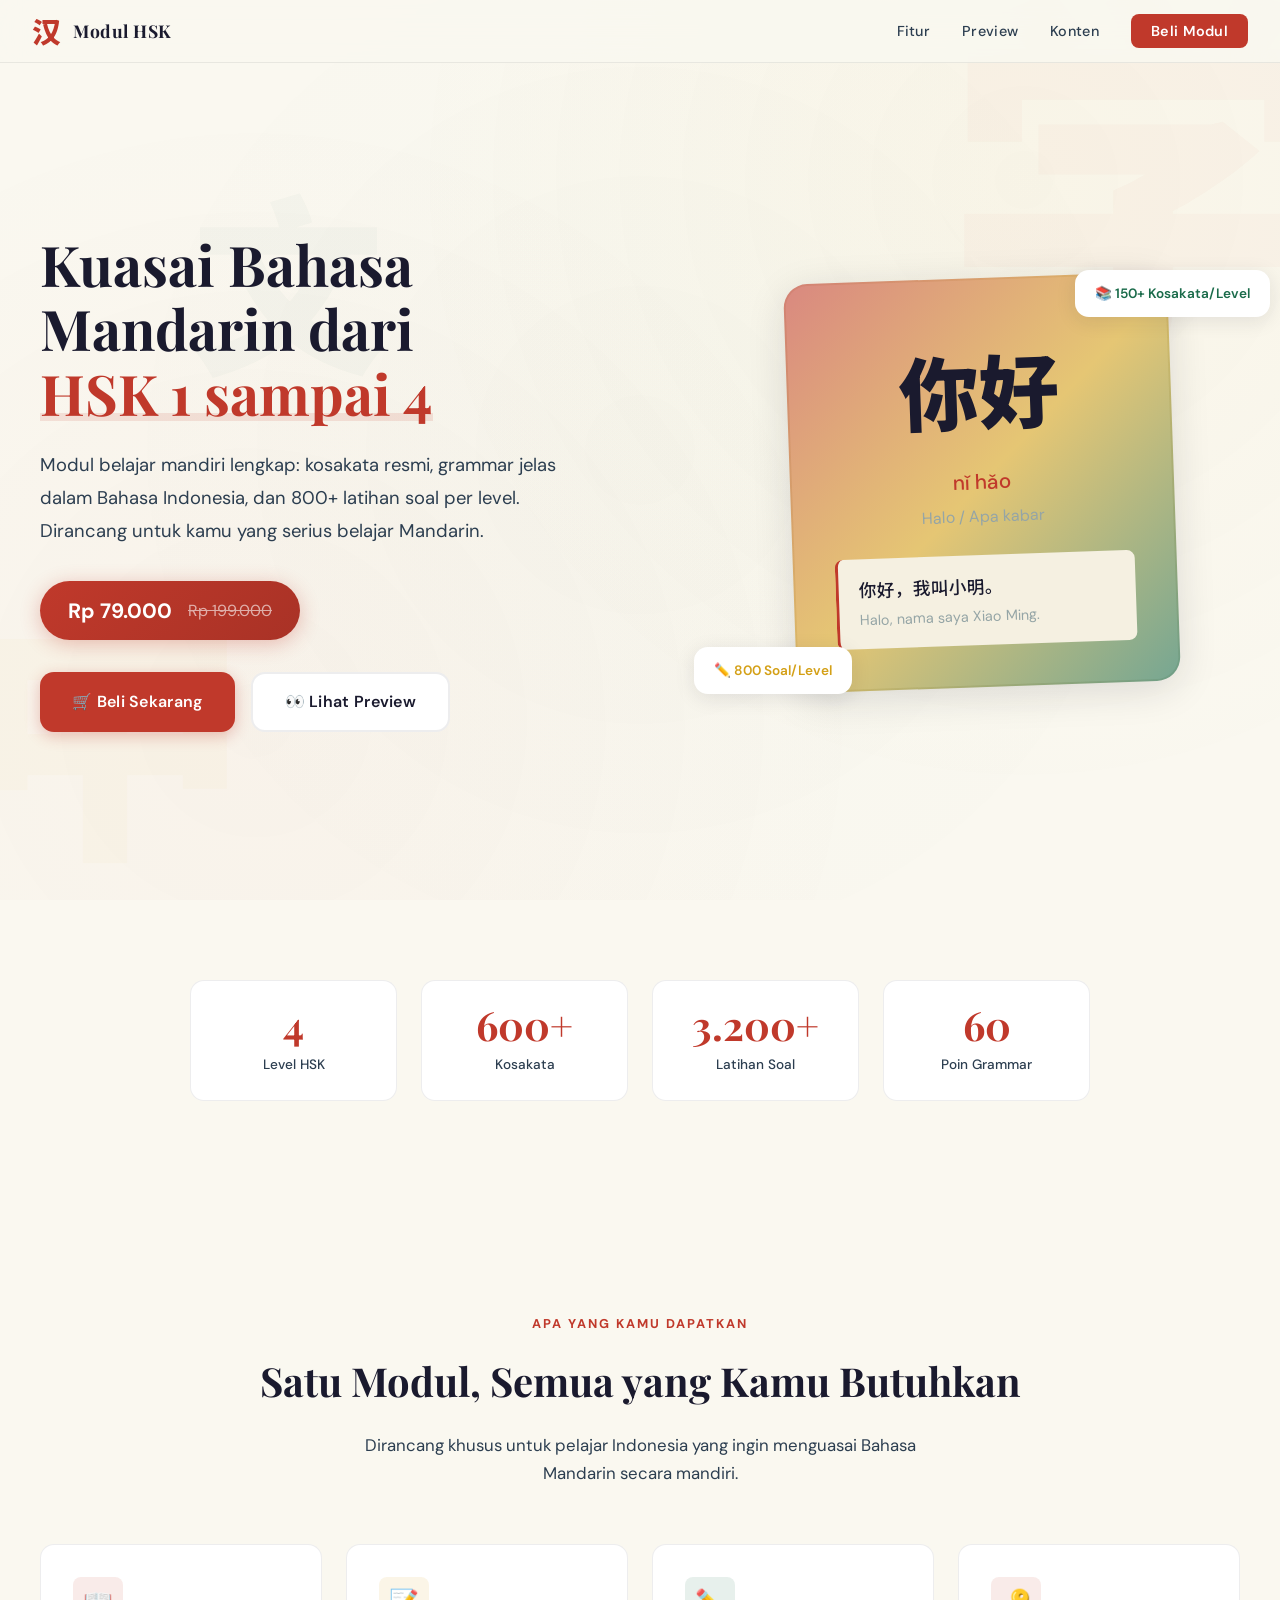
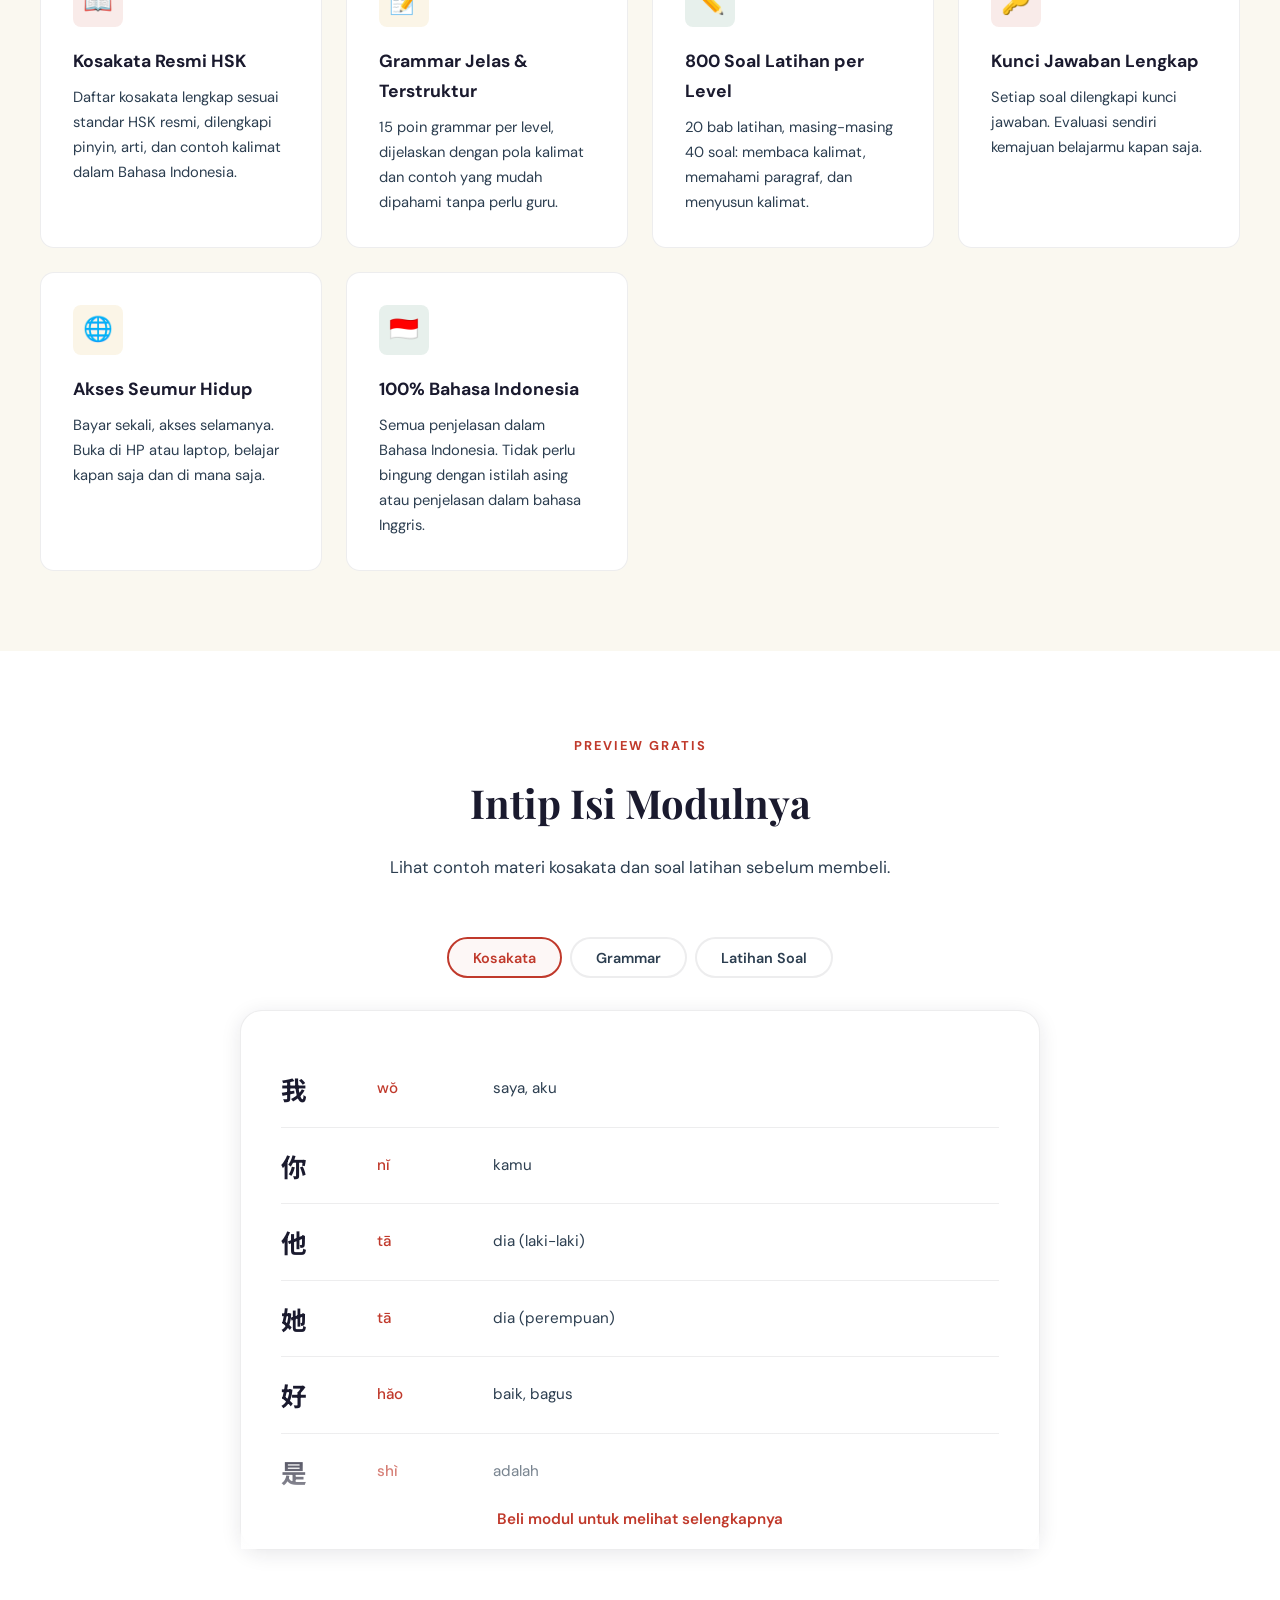
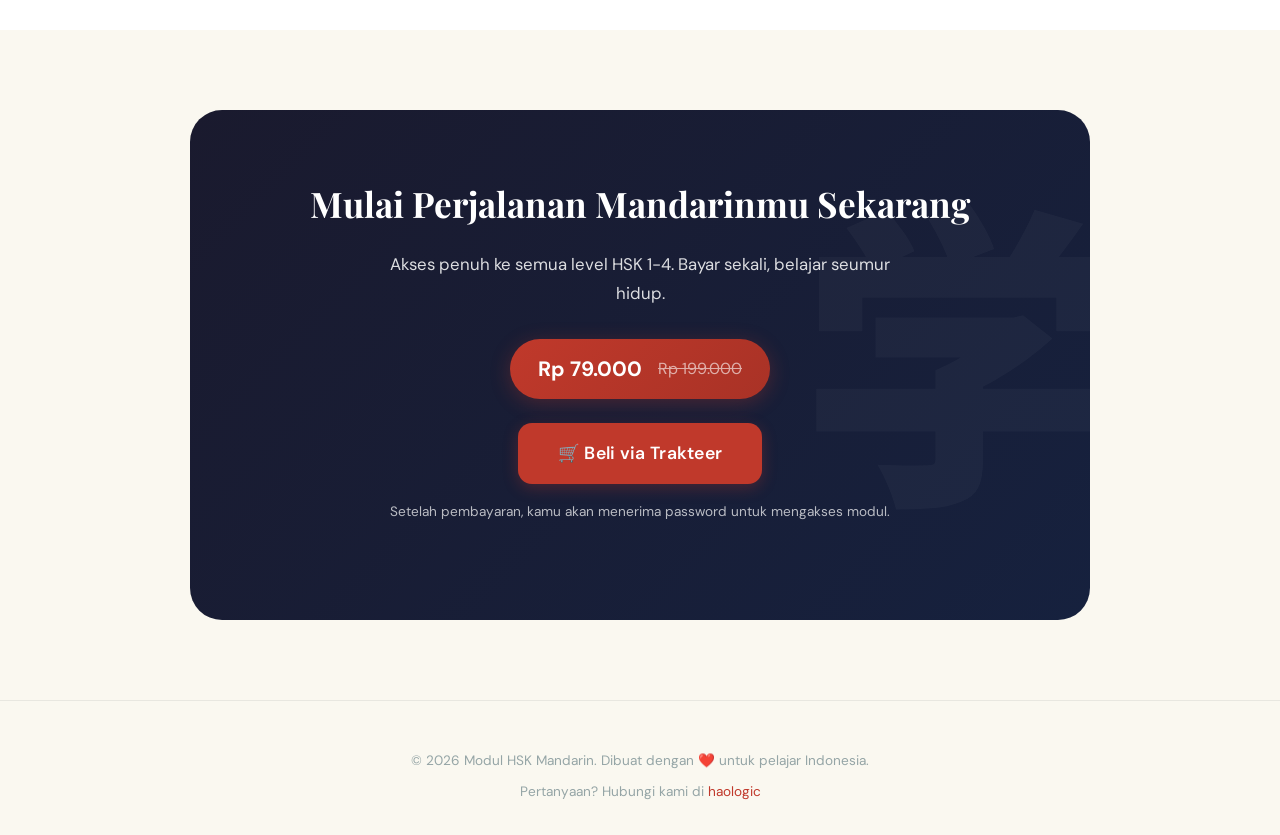
==== commit e5619f21: "Add files via upload" ====
--- a/hsk1-soal.html
+++ b/hsk1-soal.html
@@ -78,7 +78,7 @@
     {q:"我是中国人。",ask:"Arti kalimat ini…",opts:["Saya suka Tiongkok.","Saya pergi ke Tiongkok.","Saya adalah orang Tiongkok.","Saya belajar Bahasa Mandarin."],ans:2},
   ],
   bagianB: [
-    {paragraph:"小明今天第一天去学校。他很高兴。老师说："你好，你叫什么名字？"小明说："老师好，我叫小明。"老师说："很高兴认识你。"",
+    {paragraph:"小明今天第一天去学校。他很高兴。老师说：'你好，你叫什么名字？'小明说：'老师好，我叫小明。'老师说：'很高兴认识你。'",
      questions:[
        {q:"小明今天去哪里？",opts:["去医院","去商店","去学校","去饭店"],ans:2},
        {q:"小明的心情怎么样？",opts:["很难过","很高兴","很生气","很害怕"],ans:1},
@@ -90,7 +90,7 @@
        {q:"小红是做什么的？",opts:["老师","医生","学生","厨师"],ans:2},
        {q:"他们在哪里？",opts:["一个医院","一个学校","一个商店","一个饭店"],ans:1},
      ]},
-    {paragraph:"张先生是老师。他在北京的学校工作。他有很多学生。学生们都很喜欢他。每天早上，学生们都说："张老师好！"",
+    {paragraph:"张先生是老师。他在北京的学校工作。他有很多学生。学生们都很喜欢他。每天早上，学生们都说：'张老师好！'",
      questions:[
        {q:"张先生的工作是什么？",opts:["医生","老师","商人","司机"],ans:1},
        {q:"张先生在哪个城市工作？",opts:["上海","广州","北京","深圳"],ans:2},
